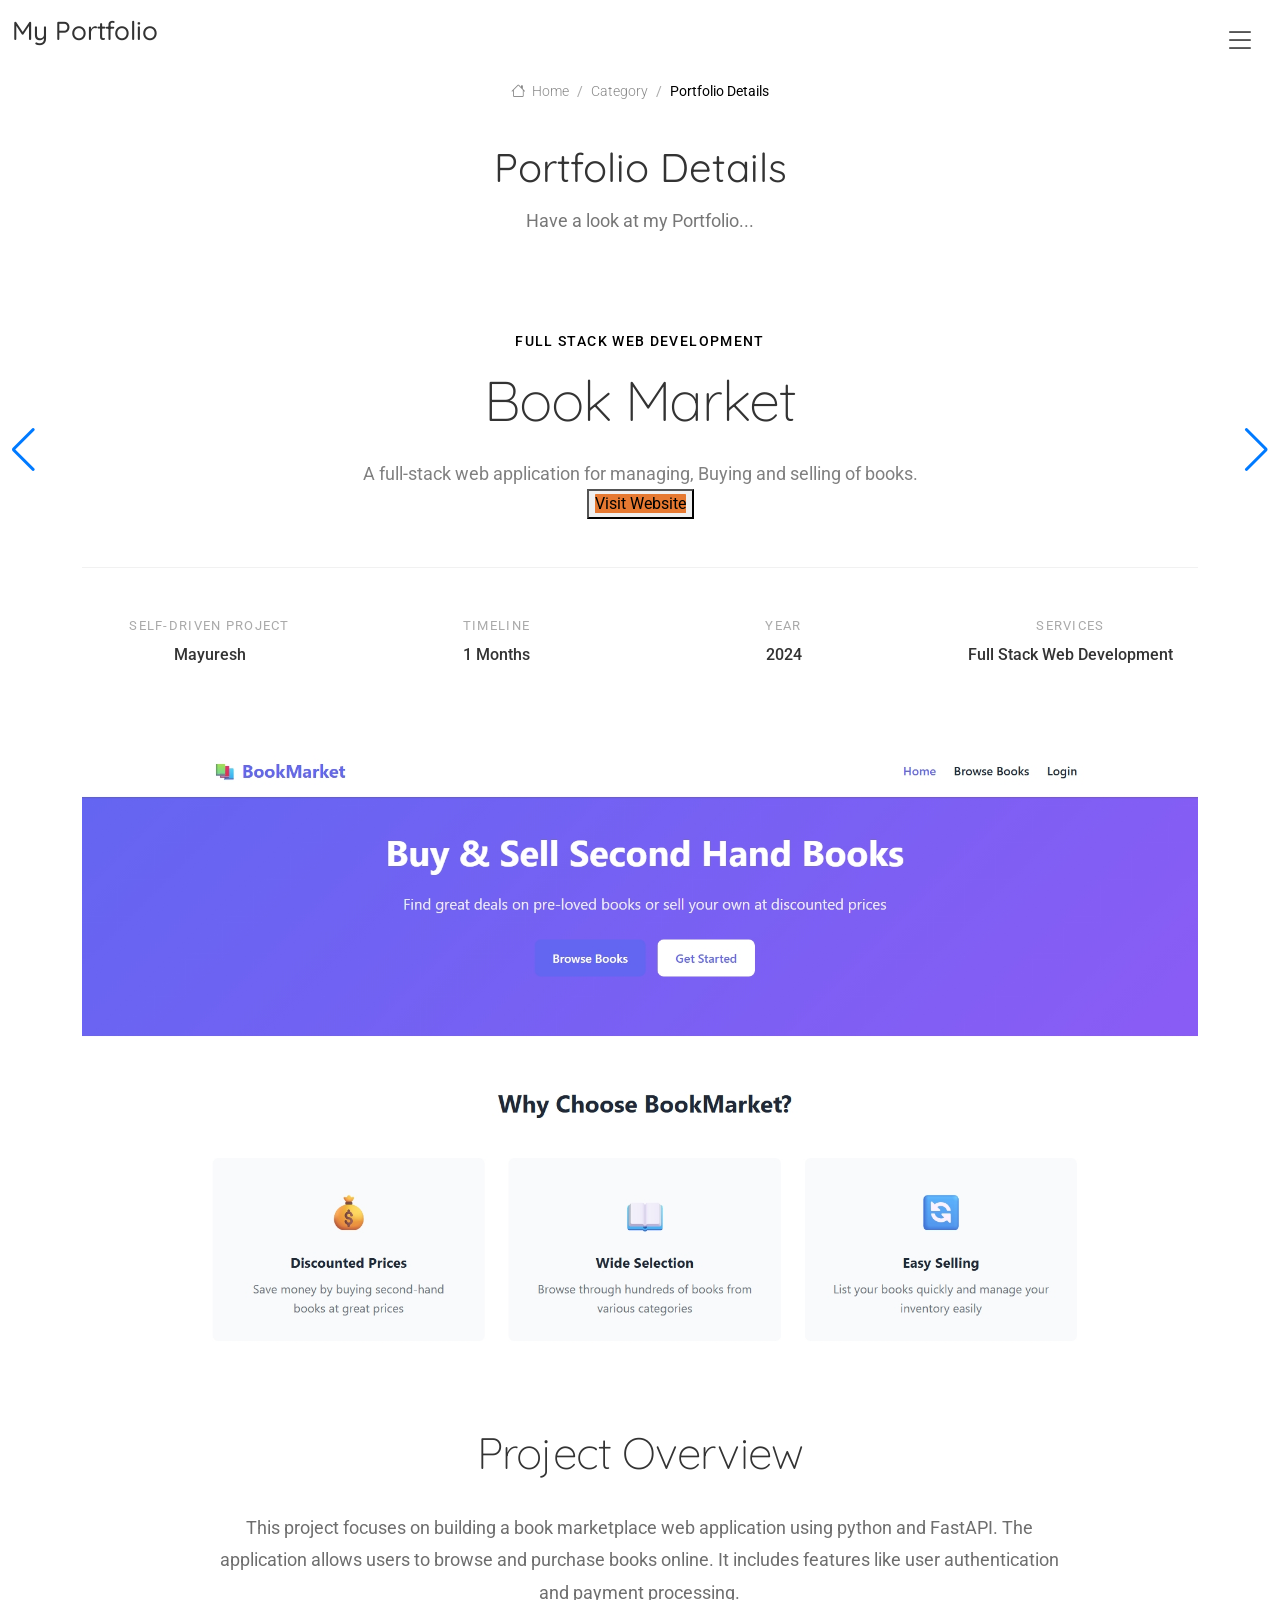
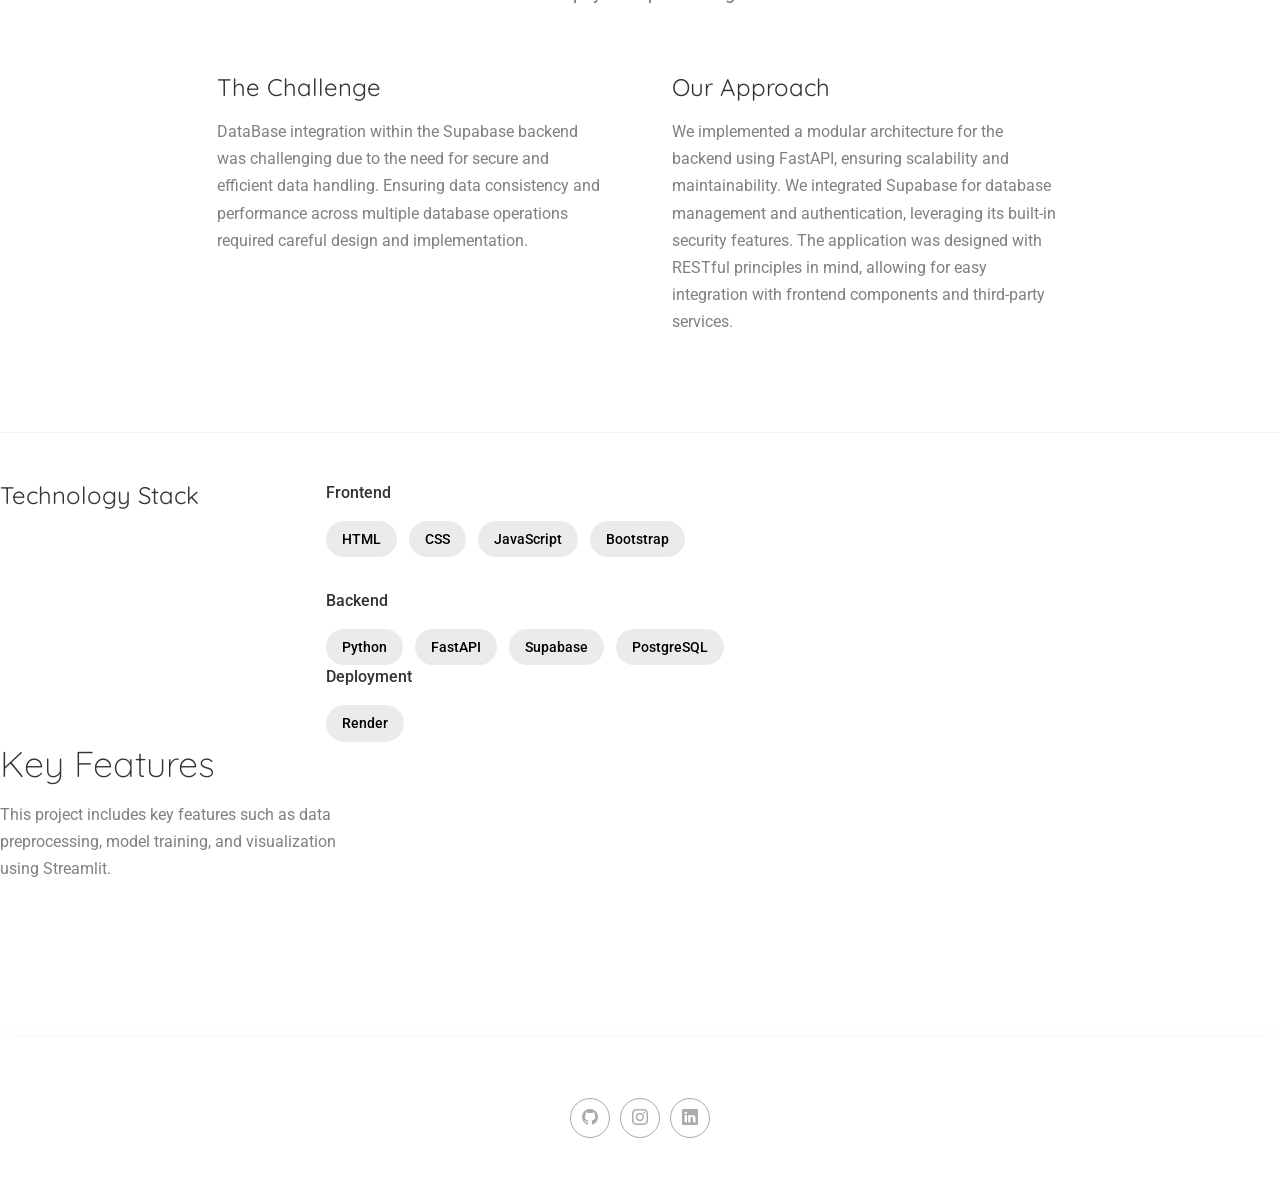
==== portfolio-bookmarket.html @ 57313a02 "initial commit" ====
<!DOCTYPE html>
<html lang="en">

<head>
  <meta charset="utf-8">
  <meta content="width=device-width, initial-scale=1.0" name="viewport">
  <title>Portfolio Details</title>
  <meta name="description" content="">
  <meta name="keywords" content="">

  <!-- Favicons -->
  <link href="assets/img/Zoro_fevicon.jpg" rel="icon">
  <link href="assets/img/zoro-jolly-roger-joaks.jpg" rel="apple-touch-icon">

  <!-- Fonts -->
  <link href="https://fonts.googleapis.com" rel="preconnect">
  <link href="https://fonts.gstatic.com" rel="preconnect" crossorigin>
  <link href="https://fonts.googleapis.com/css2?family=Roboto:ital,wght@0,100;0,300;0,400;0,500;0,700;0,900;1,100;1,300;1,400;1,500;1,700;1,900&family=Raleway:ital,wght@0,100;0,200;0,300;0,400;0,500;0,600;0,700;0,800;0,900;1,100;1,200;1,300;1,400;1,500;1,600;1,700;1,800;1,900&family=Quicksand:wght@300;400;500;600;700&display=swap" rel="stylesheet">

  <!-- Vendor CSS Files -->
  <link href="assets/vendor/bootstrap/css/bootstrap.min.css" rel="stylesheet">
  <link href="assets/vendor/bootstrap-icons/bootstrap-icons.css" rel="stylesheet">
  <link href="assets/vendor/aos/aos.css" rel="stylesheet">
  <link href="assets/vendor/glightbox/css/glightbox.min.css" rel="stylesheet">
  <link href="assets/vendor/swiper/swiper-bundle.min.css" rel="stylesheet">
  <!-- Main CSS File -->
  <link href="assets/css/main.css" rel="stylesheet">

</head>

<body class="portfolio-details-page">

  <header id="header" class="header d-flex align-items-center position-relative">
    <div class="container-fluid position-relative d-flex align-items-center justify-content-between">

      <a href="index.html" class="logo d-flex align-items-center">
        <!-- Uncomment the line below if you also wish to use an image logo -->
        <!-- <img src="assets/img/logo.webp" alt=""> -->
        <h1 class="sitename">My Portfolio</h1>
      </a>

      <nav id="navmenu" class="navmenu">
        <ul>
          <li><a href="#hero">Home</a></li>
          <li><a href="#about">About</a></li>
          <li><a href="#resume">Resume</a></li>
          <li><a href="#portfolio">Portfolio</a></li>
          <li><a href="#contact">Contact</a></li>
        </ul>
        <i class="mobile-nav-toggle d-xl-none bi bi-list"></i>
      </nav>

    </div>
  </header>

  <main class="main">

    <!-- Page Title -->
    <div class="page-title">
      <div class="breadcrumbs">
        <nav aria-label="breadcrumb">
          <ol class="breadcrumb">
            <li class="breadcrumb-item"><a href="#"><i class="bi bi-house"></i> Home</a></li>
            <li class="breadcrumb-item"><a href="#">Category</a></li>
            <li class="breadcrumb-item active current">Portfolio Details</li>
          </ol>
        </nav>
      </div>

      <div class="title-wrapper">
        <h1>Portfolio Details</h1>
        <p>Have a look at my Portfolio...</p>
      </div>
    </div><!-- End Page Title -->

    <!-- Portfolio Details Section -->
    <section id="portfolio-details" class="portfolio-details section">

      <div class="container" data-aos="fade-up" data-aos-delay="100">

        <div class="project-hero">
          <div class="hero-content" data-aos="fade-up">
            <div class="project-category">Full Stack Web Development</div>
            <h1 class="project-title">Book Market</h1>
            <p class="project-subtitle">A full-stack web application for managing, Buying and selling of books.</p>
            <button class="visit-website-btn"><a href="https://bookmarket-mayurroro.onrender.com/" style="border-radius: 1.5%; background-color: rgb(230, 121, 49);" target="_blank" rel="noopener">Visit Website</a></button>
          </div>

          <div class="project-meta-grid" data-aos="fade-up" data-aos-delay="200">
            <div class="meta-column">
              <div class="meta-label">Self-driven project</div>
              <div class="meta-value">Mayuresh</div>
            </div>
            <div class="meta-column">
              <div class="meta-label">Timeline</div>
              <div class="meta-value">1 Months</div>
            </div>
            <div class="meta-column">
              <div class="meta-label">Year</div>
              <div class="meta-value">2024</div>
            </div>
            <div class="meta-column">
              <div class="meta-label">Services</div>
              <div class="meta-value">Full Stack Web Development</div>
            </div>
          </div>
        </div>

        <div class="visual-showcase" data-aos="zoom-in" data-aos-delay="100">
          <div class="main-visual">
            <div class="portfolio-details-slider swiper init-swiper">
              <script type="application/json" class="swiper-config">
                {
                  "loop": true,
                  "speed": 600,
                  "autoplay": {
                    "delay": 4000
                  },
                  "effect": "creative",
                  "creativeEffect": {
                    "prev": {
                      "shadow": false,
                      "translate": ["-120%", 0, -500]
                    },
                    "next": {
                      "shadow": false,
                      "translate": ["120%", 0, -500]
                    }
                  },
                  "slidesPerView": 1,
                  "navigation": {
                    "nextEl": ".swiper-button-next",
                    "prevEl": ".swiper-button-prev"
                  }
                }
              </script>
              <div class="swiper-wrapper">
                <div class="swiper-slide">
                  <img src="assets/img/portfolio/bookmarket-mayurroro.onrender.com1.jpeg" alt="Project showcase" class="img-fluid" loading="lazy">
                </div>
                <div class="swiper-slide">
                  <img src="assets/img/portfolio/bookmarket-mayurroro.onrender.com2.jpeg" alt="Project showcase" class="img-fluid" loading="lazy">
                </div>
                <div class="swiper-slide">
                  <img src="assets/img/portfolio/bookmarket-mayurroro.onrender.com3.jpeg" alt="Project showcase" class="img-fluid" loading="lazy">
                </div>
                <div class="swiper-slide">
                  <img src="assets/img/portfolio/bookmarket-mayurroro.onrender.com4.jpeg" alt="Project showcase" class="img-fluid" loading="lazy">
                </div>
                <div class="swiper-slide">
                  <img src="assets/img/portfolio/bookmarket-mayurroro.onrender.com5.jpeg" alt="Project showcase" class="img-fluid" loading="lazy">
                </div>
              </div>
              </div>
              </div>
              </div>
              <div class="swiper-button-next"></div>
              <div class="swiper-button-prev"></div>
            </div>
          </div>
        </div>

        <div class="content-section">
          <div class="row">
            <div class="col-lg-8 offset-lg-2">
              <div class="project-overview" data-aos="fade-up">
                <h2>Project Overview</h2>
                <p class="overview-text">This project focuses on building a book marketplace web application using python and FastAPI. The application allows users to browse and purchase books online. It includes features like user authentication and payment processing.</p>

                <div class="challenge-solution">
                  <div class="challenge-block" data-aos="fade-up" data-aos-delay="100">
                    <h3>The Challenge</h3>
                    <p>DataBase integration within the Supabase backend was challenging due to the need for secure and efficient data handling. Ensuring data consistency and performance across multiple database operations required careful design and implementation.</p>
                  </div>

                  <div class="solution-block" data-aos="fade-up" data-aos-delay="200">
                    <h3>Our Approach</h3>
                    <p>We implemented a modular architecture for the backend using FastAPI, ensuring scalability and maintainability. We integrated Supabase for database management and authentication, leveraging its built-in security features. The application was designed with RESTful principles in mind, allowing for easy integration with frontend components and third-party services.</p>
                  </div>
                </div>
              </div>
            </div>
          </div>
        </div>

        <div class="technology-stack" data-aos="fade-up" data-aos-delay="100">
          <div class="row">
            <div class="col-lg-3">
              <h3>Technology Stack</h3>
            </div>
            <div class="col-lg-9">
              <div class="tech-categories">
                <div class="tech-category" data-aos="fade-up" data-aos-delay="150">
                  <div class="category-title">Frontend</div>
                  <div class="tech-list">
                    <span class="tech-item">HTML</span>
                    <span class="tech-item">CSS</span>
                    <span class="tech-item">JavaScript</span>
                    <span class="tech-item">Bootstrap</span>
                  </div>
                </div>
                <div class="tech-category" data-aos="fade-up" data-aos-delay="150">
                  <div class="category-title">Backend</div>
                  <div class="tech-list">
                    <span class="tech-item">Python</span>
                    <span class="tech-item">FastAPI</span>
                    <span class="tech-item">Supabase</span>
                    <span class="tech-item">PostgreSQL</span>
                  </div>
                  <div class="tech-category" data-aos="fade-up" data-aos-delay="150">
                  <div class="category-title">Deployment</div>
                  <div class="tech-list">
                    <span class="tech-item">Render</span>
                  </div>
                </div>
              </div>
            </div>
          </div>
        </div>

        <div class="key-features-section" data-aos="fade-up" data-aos-delay="100">
          <div class="row">
            <div class="col-lg-4">
              <div class="features-intro">
                <h3>Key Features</h3>
                <p>This project includes key features such as data preprocessing, model training, and visualization using Streamlit.</p>
              </div>
            </div>
          </div>
        </div>

      </div>

    </section><!-- /Portfolio Details Section -->
  </main>

  <footer id="footer" class="footer">

    <div class="container">
      <div class="social-links d-flex justify-content-center">
        <a href="https://github.com/Mayurroro/Mayurroro"><i class="bi bi-github"></i></a>
        <a href="https://www.instagram.com/mayuresh348/"><i class="bi bi-instagram"></i></a>
        <a href="https://www.linkedin.com/in/mayuresh-thorve-762656309"><i class="bi bi-linkedin"></i></a>
      </div>
    </div>

  </footer>

  <!-- Scroll Top -->
  <a href="#" id="scroll-top" class="scroll-top d-flex align-items-center justify-content-center"><i class="bi bi-arrow-up-short"></i></a>

  <!-- Preloader -->
  <div id="preloader">
    <div></div>
    <div></div>
    <div></div>
    <div></div>
  </div>

  <!-- Vendor JS Files -->
  <script src="assets/vendor/bootstrap/js/bootstrap.bundle.min.js"></script>
  <script src="assets/vendor/php-email-form/validate.js"></script>
  <script src="assets/vendor/aos/aos.js"></script>
  <script src="assets/vendor/typed.js/typed.umd.js"></script>
  <script src="assets/vendor/waypoints/noframework.waypoints.js"></script>
  <script src="assets/vendor/imagesloaded/imagesloaded.pkgd.min.js"></script>
  <script src="assets/vendor/isotope-layout/isotope.pkgd.min.js"></script>
  <script src="assets/vendor/glightbox/js/glightbox.min.js"></script>
  <script src="assets/vendor/swiper/swiper-bundle.min.js"></script>

  <!-- Main JS File -->
  <script src="assets/js/main.js"></script>

</body>

</html>
---- assets/css/main.css ----
/**
* Template Name: MinimalFolio
* Template URL: https://bootstrapmade.com/minimalfolio-bootstrap-portfolio-template/
* Updated: Aug 05 2025 with Bootstrap v5.3.7
* Author: BootstrapMade.com
* License: https://bootstrapmade.com/license/
*/

/*--------------------------------------------------------------
# Font & Color Variables
# Help: https://bootstrapmade.com/color-system/
--------------------------------------------------------------*/
/* Fonts */
:root {
  --default-font: "Roboto",  system-ui, -apple-system, "Segoe UI", Roboto, "Helvetica Neue", Arial, "Noto Sans", "Liberation Sans", sans-serif, "Apple Color Emoji", "Segoe UI Emoji", "Segoe UI Symbol", "Noto Color Emoji";
  --heading-font: "Quicksand",  sans-serif;
  --nav-font: "Raleway",  sans-serif;
}

/* Global Colors - The following color variables are used throughout the website. Updating them here will change the color scheme of the entire website */
:root { 
  --background-color: #ffffff; /* Background color for the entire website, including individual sections */
  --default-color: #555555; /* Default color used for the majority of the text content across the entire website */
  --heading-color: #333333; /* Color for headings, subheadings and title throughout the website */
  --accent-color: #000000; /* Accent color that represents your brand on the website. It's used for buttons, links, and other elements that need to stand out */
  --surface-color: #ffffff; /* The surface color is used as a background of boxed elements within sections, such as cards, icon boxes, or other elements that require a visual separation from the global background. */
  --contrast-color: #ffffff; /* Contrast color for text, ensuring readability against backgrounds of accent, heading, or default colors. */
}

/* Nav Menu Colors - The following color variables are used specifically for the navigation menu. They are separate from the global colors to allow for more customization options */
:root {
  --nav-color: #555555;  /* The default color of the main navmenu links */
  --nav-hover-color: #000000; /* Applied to main navmenu links when they are hovered over or active */
  --nav-mobile-background-color: #fafafa; /* Used as the background color for mobile navigation menu */
  --nav-dropdown-background-color: #ffffff; /* Used as the background color for dropdown items that appear when hovering over primary navigation items */
  --nav-dropdown-color: #8f8f8f; /* Used for navigation links of the dropdown items in the navigation menu. */
  --nav-dropdown-hover-color: #000000; /* Similar to --nav-hover-color, this color is applied to dropdown navigation links when they are hovered over. */
}

/* Color Presets - These classes override global colors when applied to any section or element, providing reuse of the sam color scheme. */

.light-background {
  --background-color: #fafafa;
  --surface-color: #ffffff;
}

.dark-background {
  --background-color: #060606;
  --default-color: #ffffff;
  --heading-color: #ffffff;
  --surface-color: #252525;
  --contrast-color: #ffffff;
}

/* Smooth scroll */
:root {
  scroll-behavior: smooth;
}

/*--------------------------------------------------------------
# General Styling & Shared Classes
--------------------------------------------------------------*/
body {
  color: var(--default-color);
  background-color: var(--background-color);
  font-family: var(--default-font);
}

a {
  color: var(--accent-color);
  text-decoration: none;
  transition: 0.3s;
}

a:hover {
  color: color-mix(in srgb, var(--accent-color), transparent 25%);
  text-decoration: none;
}

h1,
h2,
h3,
h4,
h5,
h6 {
  color: var(--heading-color);
  font-family: var(--heading-font);
}

/* PHP Email Form Messages
------------------------------*/
.php-email-form .error-message {
  display: none;
  background: #df1529;
  color: #ffffff;
  text-align: left;
  padding: 15px;
  margin-bottom: 24px;
  font-weight: 600;
}

.php-email-form .sent-message {
  display: none;
  color: #ffffff;
  background: #059652;
  text-align: center;
  padding: 15px;
  margin-bottom: 24px;
  font-weight: 600;
}

.php-email-form .loading {
  display: none;
  background: var(--surface-color);
  text-align: center;
  padding: 15px;
  margin-bottom: 24px;
}

.php-email-form .loading:before {
  content: "";
  display: inline-block;
  border-radius: 50%;
  width: 24px;
  height: 24px;
  margin: 0 10px -6px 0;
  border: 3px solid var(--accent-color);
  border-top-color: var(--surface-color);
  animation: php-email-form-loading 1s linear infinite;
}

@keyframes php-email-form-loading {
  0% {
    transform: rotate(0deg);
  }

  100% {
    transform: rotate(360deg);
  }
}

/*--------------------------------------------------------------
# Global Header
--------------------------------------------------------------*/
.header {
  --background-color: rgba(255, 255, 255, 0);
  color: var(--default-color);
  background-color: var(--background-color);
  padding: 15px 0;
  transition: all 0.5s;
  z-index: 997;
}

.header .logo {
  line-height: 1;
}

.header .logo img {
  max-height: 32px;
  margin-right: 8px;
}

.header .logo h1 {
  font-size: 26px;
  margin: 0;
  font-weight: 500;
  color: var(--heading-color);
}

/*--------------------------------------------------------------
# Navigation Menu
--------------------------------------------------------------*/
/* Navmenu */
.mobile-nav-toggle {
  background-color: var(--background-color);
  padding: 4px;
  color: var(--nav-color);
  position: fixed;
  top: 20px;
  right: 20px;
  font-size: 32px;
  line-height: 0;
  cursor: pointer;
  display: block !important;
  z-index: 998;
  transition: 0.3s;
}

.mobile-nav-toggle:hover {
  color: var(--nav-hover-color);
}

.navmenu {
  position: fixed;
  top: 0;
  bottom: 0;
  right: -300px;
  z-index: 997;
  transition: 0.3s;
  width: 300px;
  overflow: hidden;
}

.navmenu ul {
  display: block;
  list-style: none;
  padding: 10px 0;
  margin: 0;
  overflow-y: auto;
  transition: 0.3s;
  z-index: 998;
}

.navmenu a,
.navmenu a:focus {
  color: var(--nav-dropdown-color);
  padding: 10px 20px;
  font-family: var(--nav-font);
  font-size: 15px;
  font-weight: 400;
  display: flex;
  align-items: center;
  justify-content: space-between;
  white-space: nowrap;
  transition: 0.3s;
}

.navmenu a i,
.navmenu a:focus i {
  font-size: 12px;
  line-height: 0;
  margin-left: 5px;
  width: 30px;
  height: 30px;
  display: flex;
  align-items: center;
  justify-content: center;
  border-radius: 50%;
  transition: 0.3s;
  background-color: color-mix(in srgb, var(--accent-color), transparent 90%);
}

.navmenu a i:hover,
.navmenu a:focus i:hover {
  background-color: var(--accent-color);
  color: var(--contrast-color);
}

.navmenu a:hover,
.navmenu .active,
.navmenu .active:focus {
  color: var(--nav-dropdown-hover-color);
}

.navmenu .active i,
.navmenu .active:focus i {
  background-color: var(--accent-color);
  color: var(--contrast-color);
  transform: rotate(180deg);
}

.navmenu .dropdown ul {
  position: static;
  display: none;
  z-index: 99;
  padding: 10px 0;
  margin: 10px 20px;
  box-shadow: none;
  transition: all 0.5s ease-in-out;
}

.navmenu .dropdown>.dropdown-active {
  display: block;
  background-color: var(--nav-dropdown-background-color);
  border: 1px solid color-mix(in srgb, var(--nav-dropdown-color), transparent 90%);
}

.mobile-nav-active {
  overflow: hidden;
}

.mobile-nav-active .mobile-nav-toggle {
  right: 310px;
  font-size: 36px;
}

.mobile-nav-active .navmenu {
  position: fixed;
  overflow: hidden;
  top: 0;
  bottom: 0;
  right: 0;
  background-color: var(--nav-mobile-background-color);
  transition: 0.3s;
}

/*--------------------------------------------------------------
# Global Footer
--------------------------------------------------------------*/
.footer {
  color: var(--default-color);
  background-color: var(--background-color);
  font-size: 14px;
  padding: 40px 0;
  position: relative;
  box-shadow: 0 5px 25px rgba(0, 0, 0, 0.05);
}

.footer .copyright p {
  margin-bottom: 0;
}

.footer .social-links {
  margin-top: 20px;
}

.footer .social-links a {
  display: flex;
  align-items: center;
  justify-content: center;
  width: 40px;
  height: 40px;
  border-radius: 50%;
  border: 1px solid color-mix(in srgb, var(--default-color), transparent 50%);
  font-size: 16px;
  color: color-mix(in srgb, var(--default-color), transparent 50%);
  margin: 0 5px;
  transition: 0.3s;
}

.footer .social-links a:hover {
  color: var(--accent-color);
  border-color: var(--accent-color);
}

.footer .credits {
  margin-top: 10px;
  font-size: 13px;
  text-align: center;
}

/*--------------------------------------------------------------
# Preloader
--------------------------------------------------------------*/
#preloader {
  position: fixed;
  inset: 0;
  z-index: 9999;
  overflow: hidden;
  background-color: var(--background-color);
  transition: all 0.6s ease-out;
  width: 100%;
  height: 100vh;
  display: flex;
  align-items: center;
  justify-content: center;
}

#preloader div {
  width: 13px;
  height: 13px;
  background-color: var(--accent-color);
  border-radius: 50%;
  animation-timing-function: cubic-bezier(0, 1, 1, 0);
  position: absolute;
  left: 50%;
}

#preloader div:nth-child(1) {
  left: calc(50% + 8px);
  animation: animate-preloader-1 0.6s infinite;
}

#preloader div:nth-child(2) {
  left: calc(50% + 8px);
  animation: animate-preloader-2 0.6s infinite;
}

#preloader div:nth-child(3) {
  left: calc(50% + 32px);
  animation: animate-preloader-2 0.6s infinite;
}

#preloader div:nth-child(4) {
  left: calc(50% + 56px);
  animation: animate-preloader-3 0.6s infinite;
}

@keyframes animate-preloader-1 {
  0% {
    transform: scale(0);
  }

  100% {
    transform: scale(1);
  }
}

@keyframes animate-preloader-3 {
  0% {
    transform: scale(1);
  }

  100% {
    transform: scale(0);
  }
}

@keyframes animate-preloader-2 {
  0% {
    transform: translate(0, 0);
  }

  100% {
    transform: translate(24px, 0);
  }
}

/*--------------------------------------------------------------
# Scroll Top Button
--------------------------------------------------------------*/
.scroll-top {
  position: fixed;
  visibility: hidden;
  opacity: 0;
  right: 15px;
  bottom: 15px;
  z-index: 99999;
  background-color: var(--accent-color);
  width: 40px;
  height: 40px;
  border-radius: 4px;
  transition: all 0.4s;
}

.scroll-top i {
  font-size: 24px;
  color: var(--contrast-color);
  line-height: 0;
}

.scroll-top:hover {
  background-color: color-mix(in srgb, var(--accent-color), transparent 20%);
  color: var(--contrast-color);
}

.scroll-top.active {
  visibility: visible;
  opacity: 1;
}

/*--------------------------------------------------------------
# Disable aos animation delay on mobile devices
--------------------------------------------------------------*/
@media screen and (max-width: 768px) {
  [data-aos-delay] {
    transition-delay: 0 !important;
  }
}

/*--------------------------------------------------------------
# Global Page Titles & Breadcrumbs
--------------------------------------------------------------*/
.page-title {
  text-align: center;
  padding: 20px 0;
}

.page-title .breadcrumbs {
  margin-bottom: 1.5rem;
}

.page-title .breadcrumbs .breadcrumb {
  justify-content: center;
  margin: 0;
  padding: 0;
  background: none;
}

.page-title .breadcrumbs .breadcrumb .breadcrumb-item {
  font-size: 0.9rem;
  color: color-mix(in srgb, var(--default-color), transparent 30%);
}

.page-title .breadcrumbs .breadcrumb .breadcrumb-item.active {
  color: var(--accent-color);
}

.page-title .breadcrumbs .breadcrumb .breadcrumb-item a {
  color: inherit;
  text-decoration: none;
  transition: color 0.3s ease;
  font-weight: 300;
}

.page-title .breadcrumbs .breadcrumb .breadcrumb-item a:hover {
  color: var(--accent-color);
}

.page-title .breadcrumbs .breadcrumb .breadcrumb-item a i {
  font-size: 0.9rem;
  margin-right: 0.2rem;
}

.page-title .breadcrumbs .breadcrumb .breadcrumb-item+.breadcrumb-item::before {
  color: color-mix(in srgb, var(--default-color), transparent 50%);
}

.page-title .title-wrapper {
  max-width: 800px;
  margin: 0 auto;
  padding: 1rem 0;
}

.page-title .title-wrapper h1 {
  font-size: 2.5rem;
  margin-bottom: 1rem;
  font-weight: 400;
  color: var(--heading-color);
}

.page-title .title-wrapper p {
  font-size: 1.1rem;
  color: color-mix(in srgb, var(--default-color), transparent 20%);
  margin: 0;
  line-height: 1.6;
}

@media (max-width: 768px) {
  .page-title .title-wrapper h1 {
    font-size: 2rem;
  }

  .page-title .title-wrapper p {
    font-size: 1rem;
  }
}

@media (max-width: 576px) {
  .page-title .title-wrapper h1 {
    font-size: 1.75rem;
  }
}

/*--------------------------------------------------------------
# Global Sections
--------------------------------------------------------------*/
section,
.section {
  color: var(--default-color);
  background-color: var(--background-color);
  padding: 60px 0;
  overflow: clip;
}

/*--------------------------------------------------------------
# Global Section Titles
--------------------------------------------------------------*/
.section-title {
  text-align: center;
  padding-bottom: 60px;
  position: relative;
}

.section-title h2 {
  font-size: 32px;
  font-weight: 400;
  margin-bottom: 15px;
}

.section-title p {
  margin-bottom: 0;
  font-size: 14px;
  font-weight: 300;
}

/*--------------------------------------------------------------
# Hero Section
--------------------------------------------------------------*/
.hero {
  padding-top: 60px;
  min-height: 100vh;
  display: flex;
  align-items: center;
  padding-bottom: 120px;
  /* Typographic system for hero */
  /* CTAs */
  /* Meta row */
  /* Portrait block */
  /* Gentle section visual calm */
  /* Spacing rhythm */
  /* Subtle parallax simulation for large screens */
  /* Responsive refinements */
}

.hero .intro .eyebrow .dot {
  width: 8px;
  height: 8px;
  border-radius: 50%;
  background: var(--accent-color);
  flex: 0 0 auto;
}

.hero .intro .eyebrow .text {
  font-family: var(--nav-font);
  font-size: 14px;
  letter-spacing: 0.12em;
  text-transform: uppercase;
  color: color-mix(in srgb, var(--default-color), transparent 30%);
}

.hero .intro .display-heading {
  font-family: var(--heading-font);
  font-weight: 300;
  font-size: clamp(36px, 5vw, 56px);
  line-height: 1.15;
  letter-spacing: -0.02em;
  margin-bottom: 10px;
}

.hero .intro .lead {
  font-size: 18px;
  line-height: 1.8;
  color: color-mix(in srgb, var(--default-color), transparent 10%);
  max-width: 58ch;
}

.hero .btn-ghost {
  --_border: color-mix(in srgb, var(--default-color), transparent 80%);
  --_hover: color-mix(in srgb, var(--accent-color), transparent 85%);
  border: 1px solid var(--_border);
  color: var(--default-color);
  background-color: var(--surface-color);
  padding: 10px 18px;
  border-radius: 8px;
  transition: all 0.3s ease-in-out;
}

.hero .btn-ghost:hover,
.hero .btn-ghost:focus {
  border-color: var(--accent-color);
  color: var(--accent-color);
  box-shadow: 0 6px 20px color-mix(in srgb, var(--accent-color), transparent 90%);
  outline: none;
}

.hero .btn-ghost:active {
  transform: translateY(1px);
}

.hero .link-underline {
  position: relative;
  color: var(--accent-color);
  font-weight: 400;
  padding-bottom: 2px;
  transition: color 0.3s ease-in-out;
}

.hero .link-underline:after {
  content: "";
  position: absolute;
  left: 0;
  bottom: -2px;
  width: 100%;
  height: 1px;
  background: color-mix(in srgb, var(--accent-color), transparent 40%);
  transform: scaleX(0.6);
  transform-origin: left;
  transition: transform 0.3s ease-in-out, background 0.3s ease-in-out;
}

.hero .link-underline:hover,
.hero .link-underline:focus {
  color: color-mix(in srgb, var(--accent-color), transparent 10%);
  outline: none;
  border-radius: 4px;
}

.hero .link-underline:hover:after,
.hero .link-underline:focus:after {
  transform: scaleX(1);
  background: var(--accent-color);
}

.hero .meta .meta-item {
  color: color-mix(in srgb, var(--default-color), transparent 20%);
}

.hero .meta .meta-item i {
  color: var(--accent-color);
}

.hero .portrait-wrap .portrait-img {
  width: 100%;
  height: auto;
  border-radius: 10px;
  display: block;
  box-shadow: 0 20px 60px color-mix(in srgb, var(--default-color), transparent 90%);
  transform: translateZ(0);
  transition: transform 0.4s ease-in-out, box-shadow 0.4s ease-in-out;
}

.hero .portrait-wrap:hover .portrait-img {
  transform: scale(1.015);
  box-shadow: 0 28px 80px color-mix(in srgb, var(--accent-color), transparent 90%);
}

.hero .portrait-wrap .badge.note {
  position: absolute;
  right: 12px;
  bottom: 12px;
  display: inline-flex;
  align-items: center;
  gap: 8px;
  padding: 8px 12px;
  border-radius: 999px;
  background: color-mix(in srgb, var(--accent-color), var(--surface-color) 85%);
  color: var(--default-color);
  font-size: 13px;
  backdrop-filter: blur(6px);
  box-shadow: 0 10px 30px color-mix(in srgb, var(--accent-color), transparent 88%);
}

.hero .portrait-wrap .badge.note i {
  color: var(--accent-color);
}

section .hero {
  background: var(--background-color);
}

.hero .cta-group {
  gap: 16px;
}

@media (min-width: 992px) {
  .hero .portrait-wrap {
    will-change: transform;
  }
}

@media (max-width: 992px) {
  .hero .intro .lead {
    font-size: 17px;
  }

  .hero .portrait-wrap .badge.note {
    transform: scale(0.95);
  }
}

@media (max-width: 576px) {
  .hero .intro .display-heading {
    font-size: 34px;
  }

  .hero .cta-group {
    flex-direction: column;
    align-items: flex-start;
  }
}

/*--------------------------------------------------------------
# About Section
--------------------------------------------------------------*/
.about {
  /* Layout rhythm */
  --maxw: 1200px;
  --space-1: 16px;
  --space-2: 24px;
  --space-3: 40px;
  --space-4: 64px;
  --radius-s: 6px;
  --shadow-soft: 0 10px 30px color-mix(in srgb, var(--default-color), transparent 92%);
}

.about .container {
  max-width: var(--maxw);
}

.about .intro-wrap {
  margin-bottom: var(--space-4);
}

.about .intro-content .eyebrow {
  display: inline-block;
  letter-spacing: 0.12em;
  text-transform: uppercase;
  font-size: 12px;
  color: color-mix(in srgb, var(--default-color), transparent 40%);
  margin-bottom: var(--space-1);
}

.about .intro-content .headline {
  font-family: var(--heading-font);
  font-weight: 300;
  line-height: 1.2;
  font-size: clamp(28px, 4vw, 44px);
  margin: 0 0 var(--space-2) 0;
}

.about .intro-content .lead {
  font-size: 18px;
  line-height: 1.8;
  color: color-mix(in srgb, var(--default-color), transparent 10%);
  margin-bottom: var(--space-2);
}

.about .intro-content p {
  line-height: 1.8;
  margin-bottom: var(--space-2);
  color: color-mix(in srgb, var(--default-color), transparent 5%);
}

.about .intro-content .cta-group {
  display: flex;
  gap: var(--space-2);
  align-items: center;
  margin-top: var(--space-2);
}

.about .intro-content .cta-group .btn-ghost {
  display: inline-flex;
  align-items: center;
  gap: 8px;
  padding: 12px 18px;
  border-radius: var(--radius-s);
  color: var(--accent-color);
  background: color-mix(in srgb, var(--accent-color), transparent 92%);
  border: 1px solid color-mix(in srgb, var(--accent-color), transparent 70%);
  transition: 0.3s ease-in-out;
}

.about .intro-content .cta-group .btn-ghost:hover,
.about .intro-content .cta-group .btn-ghost:focus {
  color: var(--contrast-color);
  background: var(--accent-color);
  border-color: var(--accent-color);
  outline: none;
  box-shadow: 0 0 0 3px color-mix(in srgb, var(--accent-color), transparent 70%);
}

.about .intro-content .cta-group .link-underline {
  display: inline-flex;
  align-items: center;
  gap: 8px;
  position: relative;
  color: var(--accent-color);
  padding-bottom: 4px;
  transition: 0.3s ease-in-out;
}

.about .intro-content .cta-group .link-underline::after {
  content: "";
  position: absolute;
  left: 0;
  right: 0;
  bottom: 0;
  height: 1px;
  background: color-mix(in srgb, var(--accent-color), transparent 40%);
  transform: scaleX(0.4);
  transform-origin: left;
  transition: 0.3s ease-in-out;
}

.about .intro-content .cta-group .link-underline:hover,
.about .intro-content .cta-group .link-underline:focus {
  color: color-mix(in srgb, var(--accent-color), transparent 10%);
  outline: none;
}

.about .intro-content .cta-group .link-underline:hover::after,
.about .intro-content .cta-group .link-underline:focus::after {
  transform: scaleX(1);
}

.about .profile-figure {
  margin: 0;
}

.about .profile-figure .profile-photo {
  width: 88%;
  max-width: 440px;
  border-radius: 18px;
  box-shadow: var(--shadow-soft);
  transform: translateY(0);
  transition: transform 0.3s ease-in-out;
}

.about .profile-figure .profile-caption {
  margin-top: var(--space-2);
  display: flex;
  align-items: center;
  gap: var(--space-2);
}

.about .profile-figure .profile-caption .signature {
  max-width: 160px;
  filter: grayscale(100%);
  opacity: 0.85;
}

.about .profile-figure .profile-caption .meta {
  font-size: 14px;
  color: color-mix(in srgb, var(--default-color), transparent 20%);
}

.about .profile-figure .profile-caption .meta .funfact {
  font-size: 13px;
  margin-top: 4px;
  color: color-mix(in srgb, var(--default-color), transparent 35%);
}

.about .profile-figure:hover .profile-photo {
  transform: translateY(-4px);
}

.about .skills-wrap {
  margin-top: var(--space-4);
  margin-bottom: var(--space-4);
}

.about .skills-wrap .skill-item {
  padding: var(--space-2);
  border-radius: var(--radius-s);
  transition: 0.3s ease-in-out;
  background: color-mix(in srgb, var(--surface-color), var(--accent-color) 2%);
  border: 1px solid color-mix(in srgb, var(--default-color), transparent 88%);
  height: 100%;
}

.about .skills-wrap .skill-item i {
  font-size: 24px;
  color: var(--accent-color);
  margin-bottom: var(--space-1);
  display: inline-block;
}

.about .skills-wrap .skill-item h3 {
  font-size: 16px;
  margin-bottom: 6px;
  font-weight: 500;
}

.about .skills-wrap .skill-item p {
  margin: 0;
  font-size: 14px;
  color: color-mix(in srgb, var(--default-color), transparent 25%);
}

.about .skills-wrap .skill-item:hover {
  transform: translateY(-3px);
  border-color: color-mix(in srgb, var(--accent-color), transparent 60%);
  box-shadow: var(--shadow-soft);
}

.about .journey-wrap {
  margin-bottom: var(--space-4);
}

.about .journey-wrap .timeline-item {
  position: relative;
  padding-left: 26px;
}

.about .journey-wrap .timeline-item time {
  display: inline-block;
  font-size: 12px;
  letter-spacing: 0.08em;
  text-transform: uppercase;
  color: color-mix(in srgb, var(--default-color), transparent 45%);
  margin-bottom: 6px;
}

.about .journey-wrap .timeline-item h4 {
  font-size: 18px;
  font-weight: 400;
  margin: 0 0 6px;
}

.about .journey-wrap .timeline-item p {
  font-size: 14px;
  color: color-mix(in srgb, var(--default-color), transparent 25%);
  margin: 0;
}

.about .journey-wrap .timeline-item .dot {
  position: absolute;
  left: 0;
  top: 4px;
  width: 10px;
  height: 10px;
  border-radius: 50%;
  background: var(--accent-color);
  box-shadow: 0 0 0 6px color-mix(in srgb, var(--accent-color), transparent 80%);
}

.about .personal-quote {
  margin: var(--space-3) 0 var(--space-4);
  padding: var(--space-2) 0;
  text-align: center;
}

.about .personal-quote p {
  font-family: var(--heading-font);
  font-weight: 300;
  font-size: clamp(20px, 3vw, 28px);
  line-height: 1.5;
  color: color-mix(in srgb, var(--default-color), transparent 5%);
  margin: 0 auto;
  max-width: 800px;
}

.about .facts-wrap .fact-pill {
  display: flex;
  align-items: center;
  justify-content: center;
  gap: 10px;
  padding: 10px 14px;
  border-radius: 999px;
  border: 1px solid color-mix(in srgb, var(--default-color), transparent 85%);
  background: var(--surface-color);
  color: color-mix(in srgb, var(--default-color), transparent 10%);
  transition: 0.3s ease-in-out;
}

.about .facts-wrap .fact-pill i {
  color: var(--accent-color);
}

.about .facts-wrap .fact-pill span {
  font-size: 14px;
}

.about .facts-wrap .fact-pill:hover {
  transform: translateY(-2px);
  border-color: color-mix(in srgb, var(--accent-color), transparent 60%);
  box-shadow: var(--shadow-soft);
}

.about .facts-wrap .fact-pill:focus-within {
  box-shadow: 0 0 0 3px color-mix(in srgb, var(--accent-color), transparent 70%);
}

@media (max-width: 992px) {
  .about .profile-figure {
    text-align: center !important;
  }

  .about .profile-figure .profile-photo {
    width: 72%;
  }

  .about .intro-content .cta-group {
    flex-wrap: wrap;
  }
}

@media (max-width: 576px) {
  .about .profile-figure .profile-photo {
    width: 100%;
  }

  .about .skills-wrap {
    margin-top: var(--space-3);
  }
}

/*--------------------------------------------------------------
# Skills Section
--------------------------------------------------------------*/
.skills {
  padding-top: 60px;
  padding-bottom: 60px;
  /* Design tokens for this section */
  --radius: 8px;
  --muted: color-mix(in srgb, var(--default-color), transparent 65%);
  --soft-border: color-mix(in srgb, var(--default-color), transparent 85%);
  --soft-shadow: 0 8px 24px color-mix(in srgb, var(--default-color), transparent 94%);
  --accent-soft: color-mix(in srgb, var(--accent-color), var(--background-color) 85%);
  /* Focus styles for accessibility */
  /* Subtle divider behavior via spacing rhythm */
  /* Swiper compatibility snippet (kept global for any future slider inside) */
  /* Responsive tweaks */
}

.skills .skill-block {
  padding: 22px 6px 6px 6px;
  border-radius: var(--radius);
  transition: transform 0.3s ease-in-out, box-shadow 0.3s ease-in-out;
  position: relative;
}

.skills .skill-block:hover {
  transform: translateY(-2px);
}

.skills .skill-block header .skill-title {
  font-size: 18px;
  font-weight: 400;
  margin: 0;
}

.skills .skill-block header .skill-badge {
  font-size: 12px;
  padding: 4px 10px;
  border-radius: 999px;
  color: var(--accent-color);
  background: color-mix(in srgb, var(--accent-color), transparent 92%);
  border: 1px solid color-mix(in srgb, var(--accent-color), transparent 80%);
}

.skills .skill-block .skill-desc {
  color: var(--muted);
  font-size: 15px;
  line-height: 1.8;
  margin-bottom: 14px;
}

.skills .skill-block .progress.slim {
  height: 6px;
  background-color: color-mix(in srgb, var(--default-color), transparent 90%);
  border-radius: 999px;
  overflow: hidden;
}

.skills .skill-block .progress.slim .progress-bar {
  width: 0%;
  background: linear-gradient(90deg, var(--accent-color), color-mix(in srgb, var(--accent-color), transparent 20%));
  transition: width 0.6s ease-in-out;
}

.skills .soft-card {
  background: var(--surface-color);
  border: 1px solid var(--soft-border);
  box-shadow: var(--soft-shadow);
}

.skills .soft-card .mini-head {
  font-weight: 400;
  letter-spacing: 0.3px;
  font-size: 16px;
  color: var(--heading-color);
  margin-bottom: 10px;
}

.skills .soft-card .tool-list li {
  padding: 8px 0;
  border-bottom: 1px dashed color-mix(in srgb, var(--default-color), transparent 88%);
}

.skills .soft-card .tool-list li:last-child {
  border-bottom: 0;
}

.skills .soft-card .tool-list li i {
  color: var(--accent-color);
  font-size: 18px;
  line-height: 1;
}

.skills .soft-card .tool-list li span {
  color: var(--default-color);
}

.skills .note {
  color: var(--muted);
  font-size: 16px;
  line-height: 1.8;
}

.skills a:focus-visible,
.skills button:focus-visible,
.skills .skill-block:focus-visible,
.skills .soft-card:focus-visible {
  outline: 2px solid var(--accent-color);
  outline-offset: 3px;
  border-radius: calc(var(--radius) - 2px);
}

.skills .alt-grid {
  margin-top: 60px;
}

.skills .swiper-wrapper {
  height: auto !important;
}

@media (max-width: 992px) {
  .skills .intro-wrap .headline {
    font-size: clamp(26px, 4.2vw, 36px);
  }
}

@media (max-width: 768px) {
  .skills .soft-card {
    padding: 24px !important;
  }

  .skills .skill-block {
    padding-top: 18px;
  }
}

/*--------------------------------------------------------------
# Resume Section
--------------------------------------------------------------*/
.resume .resume-navigation {
  gap: 4rem;
  margin-bottom: 5rem;
  padding: 2rem 0;
  border-bottom: 1px solid color-mix(in srgb, var(--default-color), transparent 90%);
  border: none;
}

@media (max-width: 992px) {
  .resume .resume-navigation {
    padding: 0;
  }
}

.resume .resume-navigation .nav-item .nav-link {
  background: none;
  border: none;
  display: flex;
  align-items: center;
  gap: 1rem;
  cursor: pointer;
  padding: 1rem 1.5rem;
  border-radius: 0;
  transition: all 0.3s ease;
  position: relative;
  color: var(--default-color);
}

.resume .resume-navigation .nav-item .nav-link .nav-number {
  font-size: 0.875rem;
  font-weight: 300;
  color: color-mix(in srgb, var(--default-color), transparent 50%);
  transition: color 0.3s ease;
}

.resume .resume-navigation .nav-item .nav-link .nav-label {
  font-size: 1rem;
  font-weight: 400;
  color: var(--default-color);
  transition: color 0.3s ease;
}

.resume .resume-navigation .nav-item .nav-link::after {
  content: "";
  position: absolute;
  bottom: -2rem;
  left: 50%;
  transform: translateX(-50%) scaleX(0);
  width: 100%;
  height: 2px;
  background: var(--accent-color);
  transition: transform 0.3s ease;
}

.resume .resume-navigation .nav-item .nav-link:hover,
.resume .resume-navigation .nav-item .nav-link.active {
  background: none;
  border: none;
  box-shadow: none;
}

.resume .resume-navigation .nav-item .nav-link:hover .nav-number,
.resume .resume-navigation .nav-item .nav-link.active .nav-number {
  color: var(--accent-color);
}

.resume .resume-navigation .nav-item .nav-link:hover .nav-label,
.resume .resume-navigation .nav-item .nav-link.active .nav-label {
  color: var(--accent-color);
}

.resume .resume-navigation .nav-item .nav-link:hover::after,
.resume .resume-navigation .nav-item .nav-link.active::after {
  transform: translateX(-50%) scaleX(1);
}

.resume .resume-navigation .nav-item .nav-link:focus {
  outline: none;
  box-shadow: none;
}

@media (max-width: 992px) {
  .resume .resume-navigation .nav-item .nav-link::after {
    display: none;
  }
}

.resume .resume-content .tab-pane {
  min-height: 400px;
}

.resume .resume-content .section-intro {
  text-align: center;
  max-width: 600px;
  margin: 0 auto 4rem;
}

.resume .resume-content .section-intro h2 {
  font-size: 2.25rem;
  font-weight: 300;
  margin-bottom: 1.5rem;
  letter-spacing: -0.02em;
}

.resume .resume-content .section-intro p {
  font-size: 1.125rem;
  line-height: 1.7;
  color: color-mix(in srgb, var(--default-color), transparent 30%);
  font-weight: 300;
}

.resume .experience-grid {
  max-width: 800px;
  margin: 0 auto;
}

.resume .experience-grid .experience-item {
  padding: 2.5rem 0;
  border-bottom: 1px solid color-mix(in srgb, var(--default-color), transparent 92%);
}

.resume .experience-grid .experience-item:last-child {
  border-bottom: none;
}

.resume .experience-grid .experience-item .item-header {
  display: flex;
  justify-content: space-between;
  align-items: flex-start;
  margin-bottom: 1.5rem;
}

.resume .experience-grid .experience-item .item-header .position-info h3 {
  font-size: 1.375rem;
  font-weight: 400;
  margin-bottom: 0.5rem;
  line-height: 1.3;
}

.resume .experience-grid .experience-item .item-header .position-info .company {
  font-size: 1rem;
  color: var(--accent-color);
  font-weight: 400;
}

.resume .experience-grid .experience-item .item-header .period {
  font-size: 0.9rem;
  color: color-mix(in srgb, var(--default-color), transparent 40%);
  font-weight: 300;
  white-space: nowrap;
  margin-left: 2rem;
}

.resume .experience-grid .experience-item .item-content p {
  font-size: 1rem;
  line-height: 1.7;
  color: color-mix(in srgb, var(--default-color), transparent 25%);
  margin: 0;
  font-weight: 300;
}

.resume .education-list {
  max-width: 700px;
  margin: 0 auto;
}

.resume .education-list .education-entry {
  display: flex;
  gap: 3rem;
  padding: 2rem 0;
  border-bottom: 1px solid color-mix(in srgb, var(--default-color), transparent 92%);
}

.resume .education-list .education-entry:last-child {
  border-bottom: none;
}

.resume .education-list .education-entry .degree-year {
  flex-shrink: 0;
  font-size: 1.125rem;
  font-weight: 400;
  color: var(--accent-color);
  width: 80px;
}

.resume .education-list .education-entry .degree-details {
  flex: 1;
}

.resume .education-list .education-entry .degree-details h3 {
  font-size: 1.25rem;
  font-weight: 400;
  margin-bottom: 0.5rem;
  line-height: 1.3;
}

.resume .education-list .education-entry .degree-details .institution {
  font-size: 1rem;
  color: color-mix(in srgb, var(--default-color), transparent 30%);
  margin-bottom: 1rem;
  font-weight: 300;
}

.resume .education-list .education-entry .degree-details p {
  font-size: 0.95rem;
  line-height: 1.6;
  color: color-mix(in srgb, var(--default-color), transparent 35%);
  margin: 0;
  font-weight: 300;
}

.resume .skills-categories {
  max-width: 800px;
  margin: 0 auto;
}

.resume .skills-categories .skill-category {
  margin-bottom: 3rem;
}

.resume .skills-categories .skill-category:last-child {
  margin-bottom: 0;
}

.resume .skills-categories .skill-category h3 {
  font-size: 1.25rem;
  font-weight: 400;
  margin-bottom: 1.5rem;
  text-align: center;
}

.resume .skills-categories .skill-category .skill-tags {
  display: flex;
  flex-wrap: wrap;
  gap: 1rem;
  justify-content: center;
}

.resume .skills-categories .skill-category .skill-tags .skill-tag {
  background: var(--surface-color);
  border: 1px solid color-mix(in srgb, var(--default-color), transparent 85%);
  padding: 0.75rem 1.5rem;
  font-size: 0.9rem;
  font-weight: 300;
  color: var(--default-color);
  border-radius: 0;
  transition: all 0.3s ease;
}

.resume .skills-categories .skill-category .skill-tags .skill-tag:hover {
  border-color: var(--accent-color);
  color: var(--accent-color);
}

@media (max-width: 992px) {
  .resume .resume-navigation {
    gap: 2rem;
    margin-bottom: 3rem;
  }

  .resume .resume-navigation .nav-item .nav-link {
    padding: 0.75rem 1rem;
  }

  .resume .resume-navigation .nav-item .nav-link .nav-label {
    font-size: 0.9rem;
  }

  .resume .section-intro {
    margin-bottom: 3rem;
  }

  .resume .section-intro h2 {
    font-size: 1.875rem;
  }

  .resume .section-intro p {
    font-size: 1rem;
  }

  .resume .experience-grid .experience-item .item-header {
    flex-direction: column;
    gap: 1rem;
  }

  .resume .experience-grid .experience-item .item-header .period {
    margin-left: 0;
  }

  .resume .education-list .education-entry {
    gap: 2rem;
  }

  .resume .education-list .education-entry .degree-year {
    width: 60px;
  }
}

@media (max-width: 768px) {
  .resume .resume-navigation {
    flex-direction: column;
    gap: 1rem;
    align-items: center;
  }

  .resume .resume-navigation .nav-item {
    width: 100%;
  }

  .resume .resume-navigation .nav-item .nav-link {
    justify-content: center;
    width: 100%;
  }

  .resume .education-list .education-entry {
    flex-direction: column;
    gap: 0.5rem;
  }

  .resume .skills-categories .skill-category .skill-tags {
    gap: 0.75rem;
  }

  .resume .skills-categories .skill-category .skill-tags .skill-tag {
    padding: 0.6rem 1.2rem;
    font-size: 0.85rem;
  }
}

@media (max-width: 576px) {
  .resume .section-intro h2 {
    font-size: 1.625rem;
  }

  .resume .experience-grid .experience-item {
    padding: 2rem 0;
  }

  .resume .experience-grid .experience-item .item-header .position-info h3 {
    font-size: 1.25rem;
  }

  .resume .skills-categories .skill-category .skill-tags .skill-tag {
    padding: 0.5rem 1rem;
    font-size: 0.8rem;
  }

  .resume .resume-navigation .nav-item .nav-link {
    padding: 0.5rem 1rem;
    gap: 0.5rem;
  }

  .resume .resume-navigation .nav-item .nav-link .nav-number {
    font-size: 0.75rem;
  }

  .resume .resume-navigation .nav-item .nav-link .nav-label {
    font-size: 0.85rem;
  }
}

/*--------------------------------------------------------------
# Portfolio Section
--------------------------------------------------------------*/
.portfolio .portfolio-filters-wrapper {
  text-align: center;
  margin-bottom: 80px;
}

.portfolio .portfolio-filters {
  display: inline-flex;
  align-items: center;
  gap: 40px;
  padding: 0;
  margin: 0;
  list-style: none;
  position: relative;
}

.portfolio .portfolio-filters::after {
  content: "";
  position: absolute;
  bottom: -8px;
  left: 0;
  width: 100%;
  height: 1px;
  background: color-mix(in srgb, var(--default-color), transparent 90%);
}

.portfolio .portfolio-filters li {
  position: relative;
  cursor: pointer;
  padding: 12px 0;
  font-size: 15px;
  font-weight: 400;
  color: color-mix(in srgb, var(--default-color), transparent 30%);
  transition: all 0.4s ease-out;
  letter-spacing: 0.5px;
}

.portfolio .portfolio-filters li::after {
  content: "";
  position: absolute;
  bottom: -8px;
  left: 50%;
  width: 0;
  height: 2px;
  background: var(--accent-color);
  transition: all 0.4s ease-out;
  transform: translateX(-50%);
}

.portfolio .portfolio-filters li:hover {
  color: var(--default-color);
}

.portfolio .portfolio-filters li.filter-active {
  color: var(--default-color);
}

.portfolio .portfolio-filters li.filter-active::after {
  width: 100%;
}

@media (max-width: 768px) {
  .portfolio .portfolio-filters {
    flex-wrap: wrap;
    gap: 20px;
    justify-content: center;
  }
}

.portfolio .portfolio-card {
  background: var(--surface-color);
  transition: all 0.4s ease-out;
  overflow: hidden;
}

.portfolio .portfolio-card:hover {
  transform: translateY(-8px);
}

.portfolio .portfolio-card:hover .image-container img {
  transform: scale(1.05);
}

.portfolio .portfolio-card:hover .overlay {
  opacity: 1;
  visibility: visible;
}

.portfolio .portfolio-card:hover .content h3 {
  color: var(--accent-color);
}

.portfolio .image-container {
  position: relative;
  overflow: hidden;
  aspect-ratio: 4/3;
  border-radius: 8px;
}

.portfolio .image-container img {
  width: 100%;
  height: 100%;
  object-fit: cover;
  transition: transform 0.6s ease-out;
}

.portfolio .image-container .overlay {
  position: absolute;
  top: 0;
  left: 0;
  right: 0;
  bottom: 0;
  background: color-mix(in srgb, var(--accent-color), transparent 50%);
  display: flex;
  align-items: center;
  justify-content: center;
  opacity: 0;
  visibility: hidden;
  transition: all 0.4s ease-out;
  backdrop-filter: blur(2px);
}

.portfolio .image-container .overlay-content {
  display: flex;
  gap: 20px;
  transform: translateY(20px);
  transition: transform 0.4s ease-out 0.1s;
}

.portfolio-card:hover .portfolio .image-container .overlay-content {
  transform: translateY(0);
}

.portfolio .image-container .overlay-content a {
  width: 50px;
  height: 50px;
  background: var(--surface-color);
  color: var(--heading-color);
  display: flex;
  align-items: center;
  justify-content: center;
  border-radius: 50%;
  transition: all 0.3s ease;
  font-size: 18px;
}

.portfolio .image-container .overlay-content a:hover {
  background: var(--accent-color);
  color: var(--contrast-color);
  transform: scale(1.1);
}

.portfolio .content {
  padding: 30px 0;
  text-align: center;
}

.portfolio .content h3 {
  font-size: 20px;
  font-weight: 400;
  margin-bottom: 8px;
  transition: color 0.3s ease;
  letter-spacing: 0.5px;
}

.portfolio .content p {
  color: color-mix(in srgb, var(--default-color), transparent 40%);
  font-size: 14px;
  line-height: 1.6;
  margin: 0;
  letter-spacing: 0.3px;
}

@media (min-width: 992px) {
  .portfolio .portfolio-grid {
    grid-template-columns: repeat(3, 1fr);
  }
}

@media (min-width: 1200px) {
  .portfolio .portfolio-grid {
    grid-template-columns: repeat(4, 1fr);
    gap: 50px;
  }
}

/*--------------------------------------------------------------
# Testimonials Section
--------------------------------------------------------------*/
.testimonials p {
  line-height: 1.7;
  color: var(--default-color);
}

.testimonials .testimonial {
  max-width: 500px;
  text-align: center;
  margin-bottom: 30px;
}

.testimonials .testimonial .name {
  font-size: 18px;
  color: var(--heading-color);
}

.testimonials .testimonial .img-wrap img {
  margin: 0 auto;
  width: 70px;
  height: 70px;
  border-radius: 50%;
}

.testimonials .swiper-pagination {
  position: absolute;
  bottom: 0px;
}

.testimonials .swiper-pagination .swiper-pagination-bullet {
  margin: 0 5px;
  background-color: color-mix(in srgb, var(--default-color) 65%, transparent);
  opacity: 0.3;
}

.testimonials .swiper-pagination .swiper-pagination-bullet.swiper-pagination-bullet-active {
  background: var(--accent-color);
  opacity: 1;
}

/*--------------------------------------------------------------
# Services Section
--------------------------------------------------------------*/
.services {
  padding: 100px 0 80px;
}

.services .service-grid {
  gap: 60px 0;
}

.services .service-item {
  padding: 0;
  text-align: left;
  transition: all 0.4s ease;
}

.services .service-item:hover {
  transform: translateY(-8px);
}

.services .service-item:hover .service-icon {
  transform: scale(1.05);
}

.services .service-item:hover .service-link a {
  color: var(--accent-color);
}

.services .service-item:hover .service-link a i {
  transform: translateX(5px);
}

.services .service-item .service-icon {
  width: 80px;
  height: 80px;
  margin-bottom: 40px;
  display: flex;
  align-items: center;
  justify-content: center;
  border-radius: 8px;
  background: color-mix(in srgb, var(--accent-color), transparent 92%);
  transition: all 0.4s ease;
}

.services .service-item .service-icon i {
  font-size: 32px;
  color: var(--accent-color);
  transition: all 0.3s ease;
}

.services .service-item h3 {
  font-size: 24px;
  font-weight: 300;
  margin-bottom: 24px;
  line-height: 1.3;
}

.services .service-item h3 a {
  color: var(--heading-color);
  text-decoration: none;
  transition: color 0.3s ease;
}

.services .service-item h3 a:hover {
  color: var(--accent-color);
}

.services .service-item p {
  font-size: 16px;
  line-height: 1.7;
  color: var(--default-color);
  margin-bottom: 32px;
  opacity: 0.85;
}

.services .service-item .service-link a {
  display: inline-flex;
  align-items: center;
  gap: 8px;
  font-size: 14px;
  font-weight: 500;
  color: var(--default-color);
  text-decoration: none;
  text-transform: uppercase;
  letter-spacing: 0.5px;
  transition: all 0.3s ease;
}

.services .service-item .service-link a span {
  position: relative;
}

.services .service-item .service-link a i {
  font-size: 12px;
  transition: transform 0.3s ease;
}

.services .service-item .service-link a:hover {
  color: var(--accent-color);
}

@media (max-width: 768px) {
  .services {
    padding: 60px 0;
  }

  .services .service-intro {
    font-size: 16px;
    margin-bottom: 60px;
  }

  .services .service-grid {
    gap: 50px 0;
  }

  .services .service-item .service-icon {
    width: 70px;
    height: 70px;
    margin-bottom: 30px;
  }

  .services .service-item .service-icon i {
    font-size: 28px;
  }

  .services .service-item h3 {
    font-size: 22px;
    margin-bottom: 20px;
  }

  .services .service-item p {
    margin-bottom: 28px;
  }
}

/*--------------------------------------------------------------
# Faq Section
--------------------------------------------------------------*/
.faq .faq-item {
  margin-bottom: 0;
  border-bottom: 1px solid color-mix(in srgb, var(--default-color), transparent 90%);
  transition: all 0.4s cubic-bezier(0.25, 0.46, 0.45, 0.94);
}

.faq .faq-item:last-child {
  border-bottom: none;
}

.faq .faq-item.faq-active .faq-header .faq-number {
  color: var(--accent-color);
  font-weight: 500;
}

.faq .faq-item.faq-active .faq-header h4 {
  color: var(--accent-color);
}

.faq .faq-item.faq-active .faq-header .faq-toggle {
  color: var(--accent-color);
  transform: rotate(0deg);
}

.faq .faq-item.faq-active .faq-header .faq-toggle i.bi-plus {
  opacity: 0;
  transform: rotate(90deg);
}

.faq .faq-item.faq-active .faq-header .faq-toggle i.bi-dash {
  opacity: 1;
  transform: rotate(0deg);
}

.faq .faq-item.faq-active .faq-content {
  grid-template-rows: 1fr;
  visibility: visible;
  opacity: 1;
}

.faq .faq-item:not(.faq-active) .faq-header .faq-toggle i.bi-plus {
  opacity: 1;
  transform: rotate(0deg);
}

.faq .faq-item:not(.faq-active) .faq-header .faq-toggle i.bi-dash {
  opacity: 0;
  transform: rotate(-90deg);
}

.faq .faq-item .faq-header {
  display: flex;
  align-items: center;
  padding: 40px 0;
  cursor: pointer;
  gap: 0;
  transition: all 0.3s ease;
}

.faq .faq-item .faq-header:hover .faq-number {
  transform: scale(1.1);
}

.faq .faq-item .faq-header:hover .faq-toggle {
  transform: scale(1.1);
}

.faq .faq-item .faq-header .faq-number {
  flex-shrink: 0;
  width: 80px;
  font-family: var(--heading-font);
  font-size: 1.1rem;
  font-weight: 300;
  color: color-mix(in srgb, var(--default-color), transparent 50%);
  transition: all 0.3s ease;
  letter-spacing: -0.02em;
}

.faq .faq-item .faq-header h4 {
  flex: 1;
  margin: 0;
  font-family: var(--heading-font);
  font-size: 1.25rem;
  font-weight: 300;
  color: var(--heading-color);
  transition: all 0.3s ease;
  line-height: 1.5;
  letter-spacing: -0.01em;
  margin-right: 20px;
}

.faq .faq-item .faq-header .faq-toggle {
  flex-shrink: 0;
  width: 24px;
  height: 24px;
  display: flex;
  align-items: center;
  justify-content: center;
  color: color-mix(in srgb, var(--default-color), transparent 40%);
  font-size: 18px;
  transition: all 0.3s ease;
  position: relative;
}

.faq .faq-item .faq-header .faq-toggle i {
  position: absolute;
  transition: all 0.3s cubic-bezier(0.25, 0.46, 0.45, 0.94);
}

.faq .faq-item .faq-content {
  display: grid;
  grid-template-rows: 0fr;
  transition: 0.4s cubic-bezier(0.25, 0.46, 0.45, 0.94);
  visibility: hidden;
  opacity: 0;
}

.faq .faq-item .faq-content .content-inner {
  padding: 0 80px 40px 80px;
  overflow: hidden;
}

.faq .faq-item .faq-content .content-inner p {
  margin: 0;
  color: color-mix(in srgb, var(--default-color), transparent 25%);
  line-height: 1.8;
  font-size: 1rem;
  font-weight: 300;
}

@media (max-width: 768px) {
  .faq .faq-item .faq-header {
    padding: 30px 0;
  }

  .faq .faq-item .faq-header .faq-number {
    width: 60px;
    font-size: 1rem;
  }

  .faq .faq-item .faq-header h4 {
    font-size: 1.1rem;
    margin-right: 15px;
  }

  .faq .faq-item .faq-header .faq-toggle {
    width: 20px;
    height: 20px;
    font-size: 16px;
  }

  .faq .faq-item .faq-content .content-inner {
    padding: 0 60px 30px 60px;
  }

  .faq .faq-item .faq-content .content-inner p {
    font-size: 0.95rem;
  }
}

@media (max-width: 576px) {
  .faq .faq-item .faq-header {
    padding: 25px 0;
  }

  .faq .faq-item .faq-header .faq-number {
    width: 50px;
    font-size: 0.9rem;
  }

  .faq .faq-item .faq-header h4 {
    font-size: 1rem;
    margin-right: 10px;
  }

  .faq .faq-item .faq-content .content-inner {
    padding: 0 50px 25px 50px;
  }

  .faq .faq-item .faq-content .content-inner p {
    font-size: 0.9rem;
  }
}

/*--------------------------------------------------------------
# Contact Section
--------------------------------------------------------------*/
.contact .contact-form-container {
  padding: 60px 0;
}

.contact .contact-form-container .form-intro {
  margin-bottom: 60px;
}

.contact .contact-form-container .form-intro h2 {
  font-size: 36px;
  font-weight: 300;
  line-height: 1.3;
  margin-bottom: 20px;
  color: var(--heading-color);
  letter-spacing: -0.5px;
}

@media (max-width: 768px) {
  .contact .contact-form-container .form-intro h2 {
    font-size: 28px;
  }
}

.contact .contact-form-container .form-intro p {
  font-size: 18px;
  line-height: 1.7;
  color: var(--default-color);
  margin-bottom: 0;
  opacity: 0.85;
}

.contact .contact-form-container .contact-form .row {
  margin-bottom: 40px;
}

.contact .contact-form-container .contact-form .row:last-of-type {
  margin-bottom: 0;
}

.contact .contact-form-container .contact-form .form-field {
  position: relative;
  margin-bottom: 40px;
}

.contact .contact-form-container .contact-form .form-field.message-field {
  margin-bottom: 50px;
}

.contact .contact-form-container .contact-form .form-field .field-label {
  position: absolute;
  top: -10px;
  left: 0;
  font-size: 13px;
  font-weight: 500;
  color: var(--heading-color);
  letter-spacing: 0.5px;
  text-transform: uppercase;
  opacity: 0.8;
}

.contact .contact-form-container .contact-form .form-field .form-input {
  width: 100%;
  border: none;
  border-bottom: 1px solid color-mix(in srgb, var(--default-color), transparent 80%);
  background: transparent;
  padding: 20px 0 15px 0;
  font-size: 16px;
  color: var(--default-color);
  transition: all 0.3s ease;
}

.contact .contact-form-container .contact-form .form-field .form-input:focus {
  outline: none;
  border-bottom-color: var(--accent-color);
  background: transparent;
}

.contact .contact-form-container .contact-form .form-field .form-input::placeholder {
  color: color-mix(in srgb, var(--default-color), transparent 60%);
  opacity: 1;
}

.contact .contact-form-container .contact-form .form-field .message-input {
  resize: vertical;
  min-height: 120px;
  font-family: inherit;
  padding-top: 25px;
}

.contact .contact-form-container .contact-form .send-button {
  background: transparent;
  border: 1px solid var(--accent-color);
  color: var(--accent-color);
  padding: 18px 40px;
  font-size: 14px;
  font-weight: 500;
  letter-spacing: 1px;
  text-transform: uppercase;
  display: inline-flex;
  align-items: center;
  gap: 15px;
  transition: all 0.3s ease;
  cursor: pointer;
}

.contact .contact-form-container .contact-form .send-button .button-arrow {
  font-size: 18px;
  transition: transform 0.3s ease;
}

.contact .contact-form-container .contact-form .send-button:hover {
  background: var(--accent-color);
  color: var(--contrast-color);
}

.contact .contact-form-container .contact-form .send-button:hover .button-arrow {
  transform: translateX(5px);
}

.contact .contact-sidebar {
  background: color-mix(in srgb, var(--accent-color), transparent 97%);
  height: 100%;
  padding: 60px 40px;
}

.contact .contact-sidebar .contact-header {
  margin-bottom: 60px;
}

.contact .contact-sidebar .contact-header h3 {
  font-size: 28px;
  font-weight: 300;
  margin-bottom: 20px;
  color: var(--heading-color);
  letter-spacing: -0.3px;
}

.contact .contact-sidebar .contact-header p {
  font-size: 16px;
  line-height: 1.7;
  color: var(--default-color);
  margin-bottom: 0;
  opacity: 0.85;
}

.contact .contact-sidebar .contact-methods {
  margin-bottom: 60px;
}

.contact .contact-sidebar .contact-method {
  display: flex;
  align-items: flex-start;
  gap: 20px;
  margin-bottom: 40px;
}

.contact .contact-sidebar .contact-method:last-child {
  margin-bottom: 0;
}

.contact .contact-sidebar .contact-method .contact-icon {
  width: 40px;
  height: 40px;
  flex-shrink: 0;
  display: flex;
  align-items: center;
  justify-content: center;
  color: var(--accent-color);
}

.contact .contact-sidebar .contact-method .contact-icon i {
  font-size: 20px;
}

.contact .contact-sidebar .contact-method .contact-details {
  flex: 1;
}

.contact .contact-sidebar .contact-method .contact-details .method-label {
  font-size: 12px;
  font-weight: 600;
  color: var(--accent-color);
  letter-spacing: 1px;
  text-transform: uppercase;
  display: block;
  margin-bottom: 8px;
}

.contact .contact-sidebar .contact-method .contact-details p {
  font-size: 15px;
  line-height: 1.6;
  color: var(--default-color);
  margin-bottom: 0;
}

.contact .contact-sidebar .connect-section {
  border-top: 1px solid color-mix(in srgb, var(--default-color), transparent 90%);
  padding-top: 40px;
}

.contact .contact-sidebar .connect-section .connect-label {
  font-size: 12px;
  font-weight: 600;
  color: var(--accent-color);
  letter-spacing: 1px;
  text-transform: uppercase;
  display: block;
  margin-bottom: 20px;
}

.contact .contact-sidebar .connect-section .social-links {
  display: flex;
  gap: 15px;
}

.contact .contact-sidebar .connect-section .social-links .social-link {
  display: flex;
  align-items: center;
  justify-content: center;
  width: 40px;
  height: 40px;
  color: var(--default-color);
  text-decoration: none;
  transition: all 0.3s ease;
}

.contact .contact-sidebar .connect-section .social-links .social-link i {
  font-size: 16px;
}

.contact .contact-sidebar .connect-section .social-links .social-link:hover {
  color: var(--accent-color);
  transform: translateY(-2px);
}

@media (max-width: 992px) {
  .contact .contact-form-container {
    padding: 40px 0;
  }

  .contact .contact-sidebar {
    padding: 40px 30px;
    margin-bottom: 40px;
  }
}

@media (max-width: 768px) {
  .contact .contact-form-container .form-intro {
    margin-bottom: 40px;
    text-align: center;
  }

  .contact .contact-form-container .contact-form .row {
    margin-bottom: 20px;
  }

  .contact .contact-form-container .contact-form .form-field {
    margin-bottom: 30px;
  }

  .contact .contact-sidebar {
    padding: 30px 25px;
  }

  .contact .contact-sidebar .contact-header,
  .contact .contact-sidebar .contact-methods {
    margin-bottom: 40px;
  }

  .contact .contact-sidebar .contact-method {
    margin-bottom: 30px;
  }
}

/*--------------------------------------------------------------
# Portfolio Details Section
--------------------------------------------------------------*/
.portfolio-details {
  --section-spacing: 5rem;
  --content-spacing: 4rem;
  --subtle-border: 1px solid color-mix(in srgb, var(--default-color), transparent 92%);
}

.portfolio-details .project-hero {
  margin-bottom: var(--section-spacing);
}

.portfolio-details .project-hero .hero-content {
  text-align: center;
  max-width: 800px;
  margin: 0 auto 3rem;
}

.portfolio-details .project-hero .hero-content .project-category {
  font-size: 0.85rem;
  letter-spacing: 0.1em;
  text-transform: uppercase;
  color: var(--accent-color);
  margin-bottom: 1rem;
  font-weight: 500;
}

.portfolio-details .project-hero .hero-content .project-title {
  font-size: 3.5rem;
  font-weight: 300;
  line-height: 1.2;
  margin-bottom: 1.5rem;
  color: var(--heading-color);
  letter-spacing: -0.02em;
}

.portfolio-details .project-hero .hero-content .project-subtitle {
  font-size: 1.125rem;
  line-height: 1.7;
  color: color-mix(in srgb, var(--default-color), transparent 25%);
  font-weight: 400;
  margin-bottom: 0;
}

.portfolio-details .project-hero .project-meta-grid {
  display: grid;
  grid-template-columns: repeat(auto-fit, minmax(200px, 1fr));
  gap: 2rem;
  padding-top: 3rem;
  border-top: var(--subtle-border);
}

.portfolio-details .project-hero .project-meta-grid .meta-column {
  text-align: center;
}

.portfolio-details .project-hero .project-meta-grid .meta-column .meta-label {
  font-size: 0.8rem;
  text-transform: uppercase;
  letter-spacing: 0.1em;
  color: color-mix(in srgb, var(--default-color), transparent 50%);
  margin-bottom: 0.5rem;
}

.portfolio-details .project-hero .project-meta-grid .meta-column .meta-value {
  font-size: 1rem;
  font-weight: 500;
  color: var(--heading-color);
}

.portfolio-details .visual-showcase {
  margin-bottom: var(--section-spacing);
}

.portfolio-details .visual-showcase .main-visual {
  border-radius: 8px;
  overflow: hidden;
}

.portfolio-details .visual-showcase .main-visual .swiper-wrapper {
  height: auto !important;
}

.portfolio-details .visual-showcase .main-visual .swiper-slide img {
  width: 100%;
  height: 600px;
  object-fit: cover;
}

.portfolio-details .visual-showcase .main-visual .swiper-button-next,
.portfolio-details .visual-showcase .main-visual .swiper-button-prev {
  width: 50px;
  height: 50px;
  background-color: color-mix(in srgb, var(--contrast-color), transparent 10%);
  border-radius: 50%;
  color: var(--heading-color);
  font-size: 1.2rem;
  font-weight: 600;
  transition: all 0.3s ease;
}

.portfolio-details .visual-showcase .main-visual .swiper-button-next::after,
.portfolio-details .visual-showcase .main-visual .swiper-button-prev::after {
  font-size: 1rem;
  font-weight: 600;
}

.portfolio-details .visual-showcase .main-visual .swiper-button-next:hover,
.portfolio-details .visual-showcase .main-visual .swiper-button-prev:hover {
  background-color: var(--accent-color);
  color: var(--contrast-color);
  transform: scale(1.1);
}

.portfolio-details .visual-showcase .main-visual .swiper-button-prev {
  left: 30px;
}

.portfolio-details .visual-showcase .main-visual .swiper-button-next {
  right: 30px;
}

.portfolio-details .content-section {
  margin-bottom: var(--section-spacing);
}

.portfolio-details .content-section .project-overview {
  text-align: center;
}

.portfolio-details .content-section .project-overview h2 {
  font-size: 2.75rem;
  font-weight: 300;
  margin-bottom: 2rem;
  color: var(--heading-color);
  letter-spacing: -0.02em;
}

.portfolio-details .content-section .project-overview .overview-text {
  font-size: 1.125rem;
  line-height: 1.8;
  color: color-mix(in srgb, var(--default-color), transparent 15%);
  margin-bottom: 4rem;
}

.portfolio-details .content-section .project-overview .challenge-solution {
  display: grid;
  grid-template-columns: 1fr 1fr;
  gap: 4rem;
  text-align: left;
}

.portfolio-details .content-section .project-overview .challenge-solution .challenge-block h3,
.portfolio-details .content-section .project-overview .challenge-solution .solution-block h3 {
  font-size: 1.5rem;
  font-weight: 400;
  margin-bottom: 1rem;
  color: var(--heading-color);
}

.portfolio-details .content-section .project-overview .challenge-solution .challenge-block p,
.portfolio-details .content-section .project-overview .challenge-solution .solution-block p {
  color: color-mix(in srgb, var(--default-color), transparent 25%);
  line-height: 1.7;
}

.portfolio-details .metrics-showcase {
  padding: 4rem 0;
  background-color: color-mix(in srgb, var(--surface-color), transparent 50%);
  margin: var(--section-spacing) -15px;
  border-radius: 8px;
}

.portfolio-details .metrics-showcase .metrics-content h3 {
  font-size: 2.25rem;
  font-weight: 300;
  margin-bottom: 1rem;
  color: var(--heading-color);
}

.portfolio-details .metrics-showcase .metrics-content p {
  font-size: 1rem;
  color: color-mix(in srgb, var(--default-color), transparent 25%);
  line-height: 1.7;
}

.portfolio-details .metrics-showcase .metrics-grid {
  display: grid;
  grid-template-columns: 1fr 1fr;
  gap: 2rem;
}

.portfolio-details .metrics-showcase .metrics-grid .metric-item {
  text-align: center;
  padding: 1.5rem;
}

.portfolio-details .metrics-showcase .metrics-grid .metric-item .metric-number {
  font-size: 2.5rem;
  font-weight: 300;
  color: var(--accent-color);
  margin-bottom: 0.5rem;
  line-height: 1;
}

.portfolio-details .metrics-showcase .metrics-grid .metric-item .metric-label {
  font-size: 0.9rem;
  color: color-mix(in srgb, var(--default-color), transparent 40%);
  line-height: 1.4;
}

.portfolio-details .technology-stack {
  margin-bottom: var(--section-spacing);
  padding-top: 3rem;
  border-top: var(--subtle-border);
}

.portfolio-details .technology-stack h3 {
  font-size: 1.5rem;
  font-weight: 400;
  color: var(--heading-color);
  margin-bottom: 0;
}

.portfolio-details .technology-stack .tech-categories {
  display: flex;
  flex-direction: column;
  gap: 2rem;
}

.portfolio-details .technology-stack .tech-categories .tech-category .category-title {
  font-size: 1rem;
  font-weight: 500;
  color: var(--heading-color);
  margin-bottom: 1rem;
}

.portfolio-details .technology-stack .tech-categories .tech-category .tech-list {
  display: flex;
  flex-wrap: wrap;
  gap: 0.75rem;
}

.portfolio-details .technology-stack .tech-categories .tech-category .tech-list .tech-item {
  padding: 0.5rem 1rem;
  background-color: color-mix(in srgb, var(--accent-color), transparent 92%);
  color: var(--accent-color);
  border-radius: 20px;
  font-size: 0.85rem;
  font-weight: 500;
  transition: all 0.3s ease;
}

.portfolio-details .technology-stack .tech-categories .tech-category .tech-list .tech-item:hover {
  background-color: color-mix(in srgb, var(--accent-color), transparent 85%);
  transform: translateY(-2px);
}

.portfolio-details .process-gallery {
  margin-bottom: var(--section-spacing);
}

.portfolio-details .process-gallery h3 {
  font-size: 2.25rem;
  font-weight: 300;
  text-align: center;
  margin-bottom: 3rem;
  color: var(--heading-color);
}

.portfolio-details .process-gallery .gallery-masonry {
  display: grid;
  grid-template-columns: repeat(auto-fit, minmax(300px, 1fr));
  gap: 1.5rem;
}

.portfolio-details .process-gallery .gallery-masonry .gallery-item {
  position: relative;
  border-radius: 8px;
  overflow: hidden;
  transition: all 0.4s ease;
}

.portfolio-details .process-gallery .gallery-masonry .gallery-item.large {
  grid-row: span 2;
}

.portfolio-details .process-gallery .gallery-masonry .gallery-item img {
  width: 100%;
  height: 100%;
  object-fit: cover;
  transition: all 0.5s ease;
}

.portfolio-details .process-gallery .gallery-masonry .gallery-item .gallery-caption {
  position: absolute;
  bottom: 0;
  left: 0;
  right: 0;
  background: linear-gradient(transparent, rgba(0, 0, 0, 0.7));
  color: white;
  padding: 2rem 1.5rem 1.5rem;
  font-weight: 500;
  transform: translateY(100%);
  transition: all 0.3s ease;
}

.portfolio-details .process-gallery .gallery-masonry .gallery-item:hover {
  transform: translateY(-5px);
}

.portfolio-details .process-gallery .gallery-masonry .gallery-item:hover img {
  transform: scale(1.05);
}

.portfolio-details .process-gallery .gallery-masonry .gallery-item:hover .gallery-caption {
  transform: translateY(0);
}

.portfolio-details .key-features-section {
  margin-bottom: var(--section-spacing);
}

.portfolio-details .key-features-section .features-intro {
  padding-right: 2rem;
}

.portfolio-details .key-features-section .features-intro h3 {
  font-size: 2.25rem;
  font-weight: 300;
  margin-bottom: 1rem;
  color: var(--heading-color);
}

.portfolio-details .key-features-section .features-intro p {
  color: color-mix(in srgb, var(--default-color), transparent 25%);
  line-height: 1.7;
}

.portfolio-details .key-features-section .features-list .feature-row {
  display: flex;
  align-items: flex-start;
  gap: 1.5rem;
  margin-bottom: 2.5rem;
}

.portfolio-details .key-features-section .features-list .feature-row:last-child {
  margin-bottom: 0;
}

.portfolio-details .key-features-section .features-list .feature-row .feature-icon {
  width: 50px;
  height: 50px;
  border-radius: 50%;
  background-color: color-mix(in srgb, var(--accent-color), transparent 90%);
  display: flex;
  align-items: center;
  justify-content: center;
  flex-shrink: 0;
}

.portfolio-details .key-features-section .features-list .feature-row .feature-icon i {
  font-size: 1.2rem;
  color: var(--accent-color);
}

.portfolio-details .key-features-section .features-list .feature-row .feature-content h4 {
  font-size: 1.25rem;
  font-weight: 500;
  margin-bottom: 0.5rem;
  color: var(--heading-color);
}

.portfolio-details .key-features-section .features-list .feature-row .feature-content p {
  color: color-mix(in srgb, var(--default-color), transparent 25%);
  line-height: 1.7;
  margin-bottom: 0;
}

.portfolio-details .project-footer {
  padding-top: 3rem;
  border-top: var(--subtle-border);
}

.portfolio-details .project-footer .footer-navigation {
  display: flex;
  justify-content: space-between;
  align-items: center;
}

.portfolio-details .project-footer .footer-navigation .nav-link {
  display: flex;
  flex-direction: column;
  text-decoration: none;
  transition: all 0.3s ease;
}

.portfolio-details .project-footer .footer-navigation .nav-link.prev-project,
.portfolio-details .project-footer .footer-navigation .nav-link.next-project {
  color: var(--heading-color);
}

.portfolio-details .project-footer .footer-navigation .nav-link.prev-project .nav-direction,
.portfolio-details .project-footer .footer-navigation .nav-link.next-project .nav-direction {
  font-size: 0.8rem;
  text-transform: uppercase;
  letter-spacing: 0.1em;
  color: color-mix(in srgb, var(--default-color), transparent 50%);
  margin-bottom: 0.25rem;
}

.portfolio-details .project-footer .footer-navigation .nav-link.prev-project .nav-title,
.portfolio-details .project-footer .footer-navigation .nav-link.next-project .nav-title {
  font-size: 1.1rem;
  font-weight: 500;
}

.portfolio-details .project-footer .footer-navigation .nav-link.prev-project:hover,
.portfolio-details .project-footer .footer-navigation .nav-link.next-project:hover {
  color: var(--accent-color);
  transform: translateY(-3px);
}

.portfolio-details .project-footer .footer-navigation .nav-link.next-project {
  text-align: right;
}

.portfolio-details .project-footer .footer-navigation .nav-link.all-projects {
  display: flex;
  flex-direction: row;
  align-items: center;
  gap: 0.5rem;
  padding: 0.75rem 1.5rem;
  border: 2px solid color-mix(in srgb, var(--default-color), transparent 85%);
  border-radius: 25px;
  color: var(--heading-color);
  font-weight: 500;
  transition: all 0.3s ease;
}

.portfolio-details .project-footer .footer-navigation .nav-link.all-projects i {
  font-size: 1rem;
}

.portfolio-details .project-footer .footer-navigation .nav-link.all-projects:hover {
  background-color: var(--accent-color);
  border-color: var(--accent-color);
  color: var(--contrast-color);
  transform: translateY(-3px);
}

@media (max-width: 991px) {
  .portfolio-details .project-hero .hero-content .project-title {
    font-size: 3rem;
  }

  .portfolio-details .project-hero .project-meta-grid {
    grid-template-columns: repeat(2, 1fr);
  }

  .portfolio-details .content-section .project-overview .challenge-solution {
    grid-template-columns: 1fr;
    gap: 3rem;
  }

  .portfolio-details .content-section .project-overview h2 {
    font-size: 2.25rem;
  }

  .portfolio-details .metrics-showcase .metrics-grid {
    grid-template-columns: 1fr;
    gap: 1.5rem;
  }

  .portfolio-details .key-features-section .features-intro {
    margin-bottom: 2rem;
    padding-right: 0;
  }
}

@media (max-width: 768px) {
  .portfolio-details {
    --section-spacing: 3rem;
  }

  .portfolio-details .project-hero .hero-content .project-title {
    font-size: 2.5rem;
  }

  .portfolio-details .project-hero .project-meta-grid {
    grid-template-columns: 1fr;
    gap: 1.5rem;
  }

  .portfolio-details .visual-showcase .main-visual .swiper-slide img {
    height: 400px;
  }

  .portfolio-details .visual-showcase .main-visual .swiper-button-next,
  .portfolio-details .visual-showcase .main-visual .swiper-button-prev {
    width: 40px;
    height: 40px;
  }

  .portfolio-details .visual-showcase .main-visual .swiper-button-next::after,
  .portfolio-details .visual-showcase .main-visual .swiper-button-prev::after {
    font-size: 0.9rem;
  }

  .portfolio-details .visual-showcase .main-visual .swiper-button-prev {
    left: 15px;
  }

  .portfolio-details .visual-showcase .main-visual .swiper-button-next {
    right: 15px;
  }

  .portfolio-details .content-section .project-overview h2 {
    font-size: 2rem;
  }

  .portfolio-details .project-footer .footer-navigation {
    flex-direction: column;
    gap: 2rem;
    text-align: center;
  }

  .portfolio-details .project-footer .footer-navigation .nav-link.prev-project,
  .portfolio-details .project-footer .footer-navigation .nav-link.next-project {
    text-align: center;
  }

  .portfolio-details .project-footer .footer-navigation .nav-link.all-projects {
    order: -1;
  }

  .portfolio-details .technology-stack .tech-categories .tech-category .tech-list .tech-item {
    font-size: 0.8rem;
    padding: 0.4rem 0.8rem;
  }
}

@media (max-width: 576px) {
  .portfolio-details .gallery-masonry {
    grid-template-columns: 1fr !important;
  }

  .portfolio-details .gallery-masonry .gallery-item.large {
    grid-row: span 1;
  }

  .portfolio-details .metrics-showcase {
    margin-left: 0;
    margin-right: 0;
    border-radius: 0;
  }
}

/*--------------------------------------------------------------
# Service Details Section
--------------------------------------------------------------*/
.service-details .service-hero {
  margin-bottom: 4rem;
}

.service-details .service-hero .service-meta {
  display: flex;
  align-items: center;
  gap: 1rem;
  margin-bottom: 1.5rem;
}

.service-details .service-hero .service-meta .service-category {
  background: color-mix(in srgb, var(--accent-color), transparent 85%);
  color: var(--accent-color);
  padding: 0.5rem 1rem;
  border-radius: 20px;
  font-size: 0.85rem;
  font-weight: 500;
  letter-spacing: 0.5px;
}

.service-details .service-hero .service-meta .reading-time {
  color: color-mix(in srgb, var(--default-color), transparent 50%);
  font-size: 0.9rem;
  font-weight: 300;
}

.service-details .service-hero h1 {
  font-size: 3.5rem;
  font-weight: 300;
  line-height: 1.2;
  margin-bottom: 1.5rem;
  color: var(--heading-color);
  letter-spacing: -0.02em;
}

.service-details .service-hero .service-description {
  font-size: 1.25rem;
  line-height: 1.7;
  color: color-mix(in srgb, var(--default-color), transparent 25%);
  font-weight: 300;
  margin: 0;
}

.service-details .service-visual {
  margin-bottom: 4rem;
  overflow: hidden;
  border-radius: 4px;
}

.service-details .service-visual img {
  width: 100%;
  height: 400px;
  object-fit: cover;
  transition: transform 0.5s ease;
}

.service-details .service-visual img:hover {
  transform: scale(1.02);
}

.service-details .service-narrative {
  margin-bottom: 5rem;
}

.service-details .service-narrative h3 {
  font-size: 2rem;
  font-weight: 300;
  margin-bottom: 2rem;
  color: var(--heading-color);
  letter-spacing: -0.01em;
}

.service-details .service-narrative p {
  font-size: 1.1rem;
  line-height: 1.8;
  margin-bottom: 2rem;
  color: var(--default-color);
  font-weight: 300;
}

.service-details .benefits-grid {
  display: grid;
  grid-template-columns: repeat(auto-fit, minmax(280px, 1fr));
  gap: 2.5rem;
  margin-top: 3rem;
}

.service-details .benefits-grid .benefit-card {
  text-align: center;
  padding: 0;
}

.service-details .benefits-grid .benefit-card .benefit-icon {
  width: 60px;
  height: 60px;
  background: color-mix(in srgb, var(--accent-color), transparent 90%);
  border-radius: 50%;
  display: flex;
  align-items: center;
  justify-content: center;
  margin: 0 auto 1.5rem;
  transition: all 0.3s ease;
}

.service-details .benefits-grid .benefit-card .benefit-icon i {
  font-size: 1.5rem;
  color: var(--accent-color);
}

.service-details .benefits-grid .benefit-card:hover .benefit-icon {
  background: var(--accent-color);
  transform: translateY(-2px);
}

.service-details .benefits-grid .benefit-card:hover .benefit-icon i {
  color: var(--contrast-color);
}

.service-details .benefits-grid .benefit-card h4 {
  font-size: 1.2rem;
  font-weight: 400;
  margin-bottom: 1rem;
  color: var(--heading-color);
}

.service-details .benefits-grid .benefit-card p {
  font-size: 1rem;
  line-height: 1.6;
  color: color-mix(in srgb, var(--default-color), transparent 30%);
  margin: 0;
}

.service-details .timeline-section {
  margin-bottom: 4rem;
}

.service-details .timeline-section h3 {
  font-size: 2rem;
  font-weight: 300;
  margin-bottom: 3rem;
  color: var(--heading-color);
  letter-spacing: -0.01em;
}

.service-details .timeline-section .timeline {
  position: relative;
}

.service-details .timeline-section .timeline::before {
  content: "";
  position: absolute;
  left: 30px;
  top: 0;
  bottom: 0;
  width: 1px;
  background: color-mix(in srgb, var(--default-color), transparent 85%);
}

.service-details .timeline-section .timeline .timeline-item {
  position: relative;
  padding-left: 80px;
  margin-bottom: 3rem;
}

.service-details .timeline-section .timeline .timeline-item:last-child {
  margin-bottom: 0;
}

.service-details .timeline-section .timeline .timeline-item .timeline-marker {
  position: absolute;
  left: 0;
  top: 0;
  width: 60px;
  height: 60px;
  background: var(--surface-color);
  border: 2px solid color-mix(in srgb, var(--accent-color), transparent 70%);
  border-radius: 50%;
  display: flex;
  align-items: center;
  justify-content: center;
  z-index: 1;
}

.service-details .timeline-section .timeline .timeline-item .timeline-marker span {
  font-size: 1.2rem;
  font-weight: 500;
  color: var(--accent-color);
}

.service-details .timeline-section .timeline .timeline-item .timeline-content h4 {
  font-size: 1.3rem;
  font-weight: 400;
  margin-bottom: 0.75rem;
  color: var(--heading-color);
}

.service-details .timeline-section .timeline .timeline-item .timeline-content p {
  font-size: 1rem;
  line-height: 1.6;
  margin-bottom: 0.5rem;
  color: var(--default-color);
}

.service-details .timeline-section .timeline .timeline-item .timeline-content small {
  color: color-mix(in srgb, var(--default-color), transparent 40%);
  font-size: 0.9rem;
  font-weight: 500;
}

.service-details .service-sidebar {
  padding-left: 2rem;
}

@media (max-width: 992px) {
  .service-details .service-sidebar {
    padding-left: 0;
    margin-top: 4rem;
  }
}

.service-details .overview-card,
.service-details .success-story,
.service-details .consultation-form {
  background: var(--surface-color);
  border-radius: 8px;
  padding: 2.5rem;
  margin-bottom: 2.5rem;
  border: 1px solid color-mix(in srgb, var(--default-color), transparent 93%);
  transition: all 0.3s ease;
}

.service-details .overview-card:hover,
.service-details .success-story:hover,
.service-details .consultation-form:hover {
  border-color: color-mix(in srgb, var(--accent-color), transparent 80%);
}

.service-details .overview-card .overview-header h4 {
  font-size: 1.4rem;
  font-weight: 400;
  margin-bottom: 2rem;
  color: var(--heading-color);
}

.service-details .overview-card .overview-stats {
  display: grid;
  grid-template-columns: repeat(3, 1fr);
  gap: 1.5rem;
  margin-bottom: 2rem;
}

.service-details .overview-card .overview-stats .stat-item {
  text-align: center;
}

.service-details .overview-card .overview-stats .stat-item .stat-number {
  font-size: 2rem;
  font-weight: 300;
  color: var(--accent-color);
  line-height: 1;
  margin-bottom: 0.5rem;
}

.service-details .overview-card .overview-stats .stat-item .stat-label {
  font-size: 0.85rem;
  color: color-mix(in srgb, var(--default-color), transparent 40%);
  font-weight: 500;
  text-transform: uppercase;
  letter-spacing: 0.5px;
}

.service-details .overview-card .overview-details {
  border-top: 1px solid color-mix(in srgb, var(--default-color), transparent 90%);
  padding-top: 1.5rem;
}

.service-details .overview-card .overview-details .detail-row {
  display: flex;
  justify-content: space-between;
  align-items: center;
  margin-bottom: 1rem;
}

.service-details .overview-card .overview-details .detail-row:last-child {
  margin-bottom: 0;
}

.service-details .overview-card .overview-details .detail-row .detail-label {
  font-size: 0.95rem;
  color: color-mix(in srgb, var(--default-color), transparent 30%);
  font-weight: 400;
}

.service-details .overview-card .overview-details .detail-row .detail-value {
  font-size: 0.95rem;
  color: var(--heading-color);
  font-weight: 500;
}

.service-details .success-story .story-quote p {
  font-size: 1.1rem;
  line-height: 1.7;
  color: color-mix(in srgb, var(--default-color), transparent 20%);
  font-style: italic;
  margin-bottom: 2rem;
}

.service-details .success-story .story-author {
  display: flex;
  align-items: center;
  gap: 1rem;
  margin-bottom: 1.5rem;
}

.service-details .success-story .story-author .author-avatar {
  width: 50px;
  height: 50px;
  border-radius: 50%;
  object-fit: cover;
}

.service-details .success-story .story-author .author-details h5 {
  font-size: 1rem;
  font-weight: 500;
  margin-bottom: 0.25rem;
  color: var(--heading-color);
}

.service-details .success-story .story-author .author-details span {
  display: block;
  font-size: 0.9rem;
  color: color-mix(in srgb, var(--default-color), transparent 40%);
  margin-bottom: 0.25rem;
}

.service-details .success-story .story-author .author-details small {
  font-size: 0.8rem;
  color: color-mix(in srgb, var(--default-color), transparent 50%);
}

.service-details .success-story .story-metrics {
  display: grid;
  grid-template-columns: repeat(2, 1fr);
  gap: 1rem;
  padding-top: 1.5rem;
  border-top: 1px solid color-mix(in srgb, var(--default-color), transparent 90%);
}

.service-details .success-story .story-metrics .metric {
  text-align: center;
}

.service-details .success-story .story-metrics .metric .metric-value {
  font-size: 1.5rem;
  font-weight: 500;
  color: var(--accent-color);
  display: block;
  margin-bottom: 0.25rem;
}

.service-details .success-story .story-metrics .metric .metric-label {
  font-size: 0.8rem;
  color: color-mix(in srgb, var(--default-color), transparent 40%);
  text-transform: uppercase;
  letter-spacing: 0.5px;
}

.service-details .consultation-form .form-header {
  margin-bottom: 2rem;
}

.service-details .consultation-form .form-header h4 {
  font-size: 1.4rem;
  font-weight: 400;
  margin-bottom: 0.75rem;
  color: var(--heading-color);
}

.service-details .consultation-form .form-header p {
  font-size: 0.95rem;
  line-height: 1.6;
  color: color-mix(in srgb, var(--default-color), transparent 30%);
  margin: 0;
}

.service-details .consultation-form .form-group {
  margin-bottom: 1.5rem;
}

.service-details .consultation-form .form-input {
  width: 100%;
  padding: 1rem;
  border: 1px solid color-mix(in srgb, var(--default-color), transparent 85%);
  border-radius: 4px;
  font-size: 0.95rem;
  transition: all 0.3s ease;
  background: transparent;
}

.service-details .consultation-form .form-input:focus {
  outline: none;
  border-color: var(--accent-color);
  box-shadow: 0 0 0 3px color-mix(in srgb, var(--accent-color), transparent 90%);
}

.service-details .consultation-form input[type=text],
.service-details .consultation-form input[type=email],
.service-details .consultation-form input[type=tel],
.service-details .consultation-form select,
.service-details .consultation-form textarea {
  color: var(--default-color);
  background-color: var(--surface-color);
  font-size: 14px;
  border-color: color-mix(in srgb, var(--default-color), transparent 80%);
}

.service-details .consultation-form input[type=text]:focus,
.service-details .consultation-form input[type=email]:focus,
.service-details .consultation-form input[type=tel]:focus,
.service-details .consultation-form select:focus,
.service-details .consultation-form textarea:focus {
  border-color: var(--accent-color);
}

.service-details .consultation-form input[type=text]::placeholder,
.service-details .consultation-form input[type=email]::placeholder,
.service-details .consultation-form input[type=tel]::placeholder,
.service-details .consultation-form select::placeholder,
.service-details .consultation-form textarea::placeholder {
  color: color-mix(in srgb, var(--default-color), transparent 70%);
}

.service-details .consultation-form .btn-consultation {
  background: var(--accent-color);
  color: var(--contrast-color);
  border: none;
  padding: 1rem 2rem;
  border-radius: 4px;
  font-size: 0.95rem;
  font-weight: 500;
  width: 100%;
  display: flex;
  align-items: center;
  justify-content: center;
  gap: 0.5rem;
  transition: all 0.3s ease;
  text-transform: none;
}

.service-details .consultation-form .btn-consultation:hover {
  background: color-mix(in srgb, var(--accent-color), transparent 10%);
  transform: translateY(-1px);
}

.service-details .consultation-form .btn-consultation i {
  font-size: 0.9rem;
}

@media (max-width: 768px) {
  .service-details .service-hero h1 {
    font-size: 2.5rem;
  }

  .service-details .service-hero .service-description {
    font-size: 1.1rem;
  }

  .service-details .service-visual img {
    height: 250px;
  }

  .service-details .benefits-grid {
    grid-template-columns: 1fr;
    gap: 2rem;
  }

  .service-details .timeline-section .timeline::before {
    left: 20px;
  }

  .service-details .timeline-section .timeline .timeline-item {
    padding-left: 60px;
  }

  .service-details .timeline-section .timeline .timeline-item .timeline-marker {
    width: 40px;
    height: 40px;
  }

  .service-details .timeline-section .timeline .timeline-item .timeline-marker span {
    font-size: 1rem;
  }

  .service-details .overview-card .overview-stats {
    grid-template-columns: 1fr;
    gap: 1rem;
  }
}

/*--------------------------------------------------------------
# Starter Section Section
--------------------------------------------------------------*/
.starter-section {
  /* Add your styles here */
}
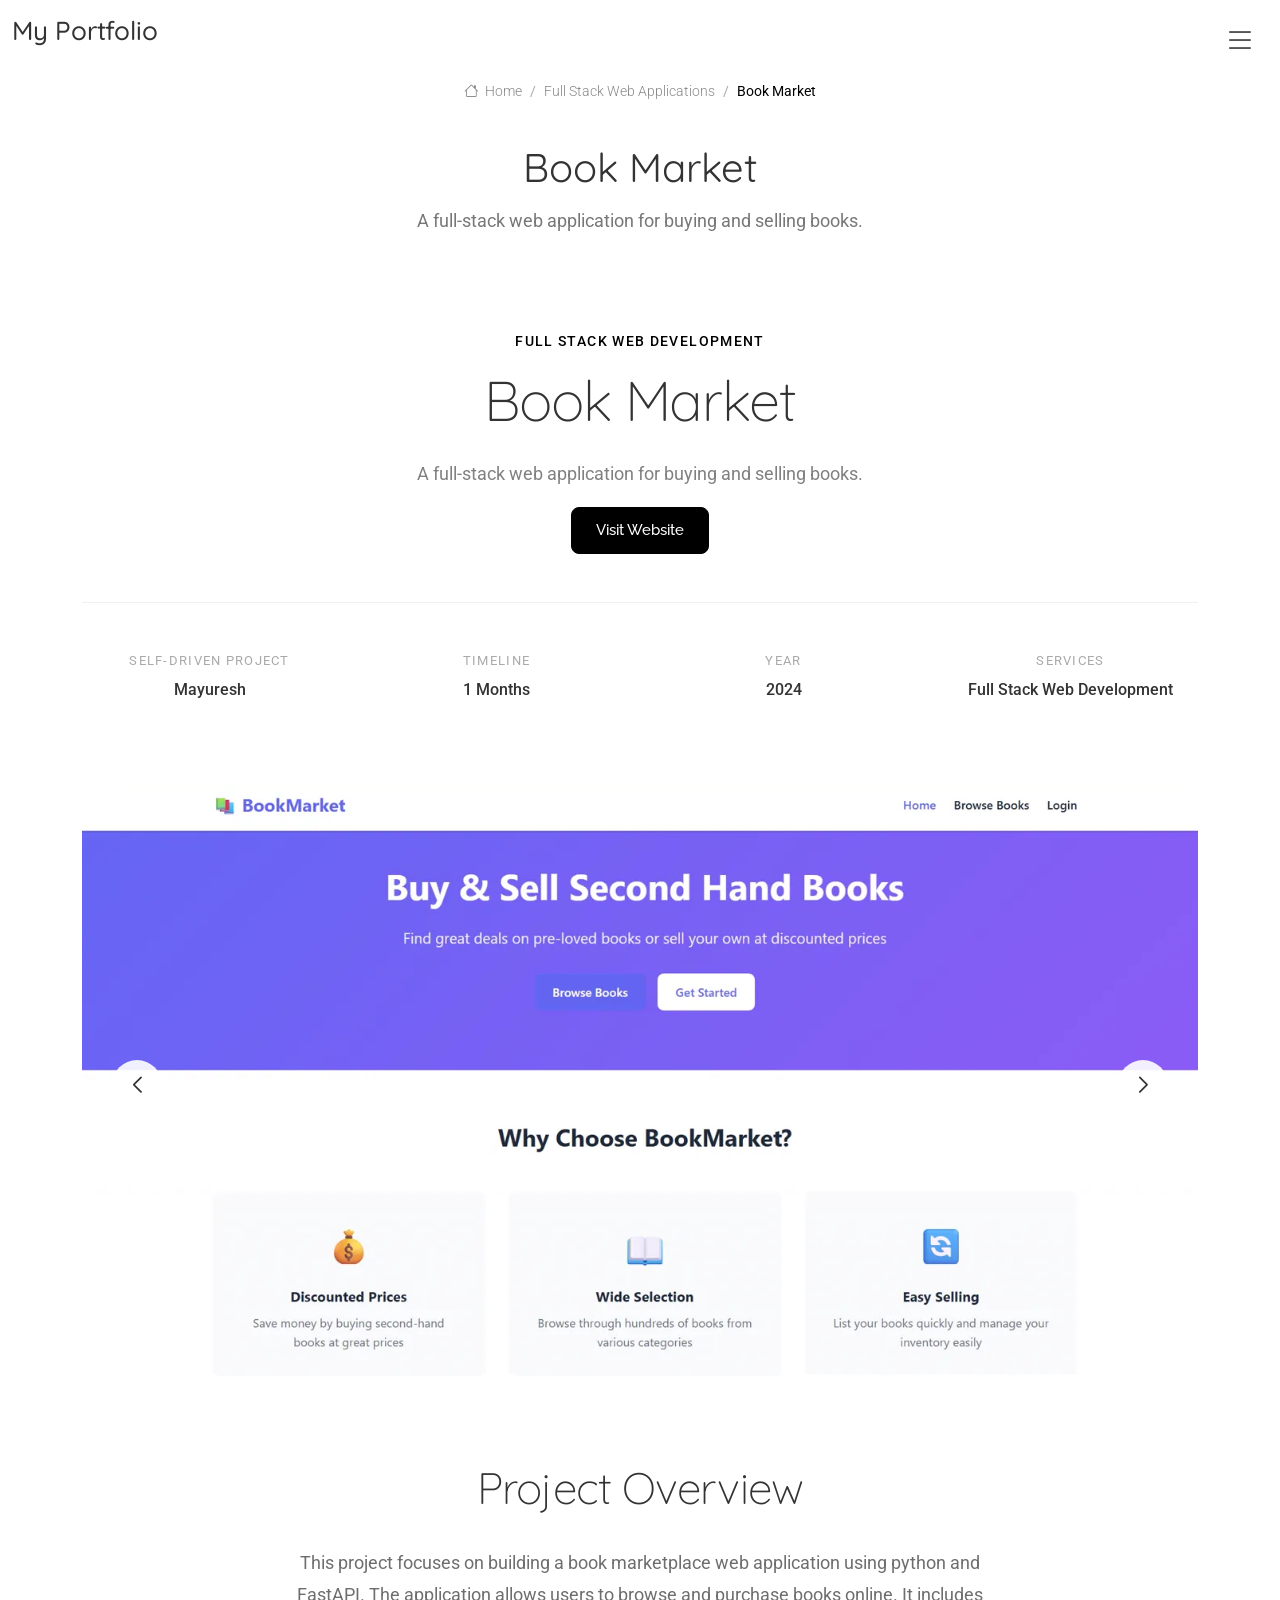
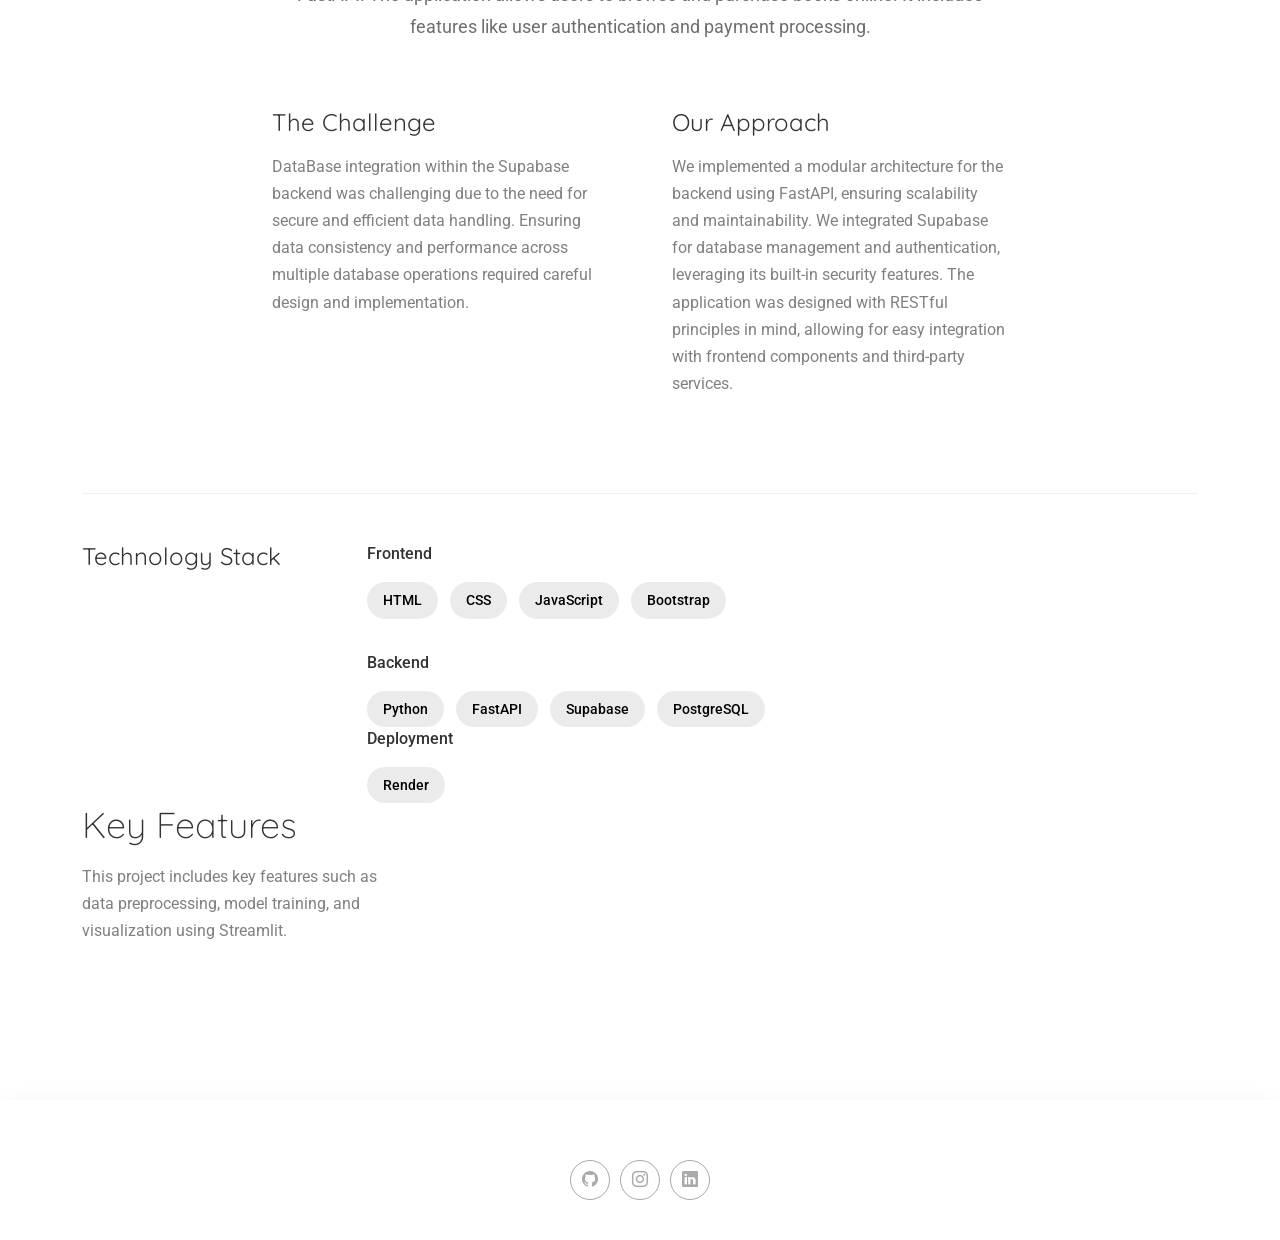
==== commit ff7b57d6: "Overhaul portfolio: content, 2 project pages, SEO, performance Content - Correct education (D. Y. Pa" ====
--- a/portfolio-bookmarket.html
+++ b/portfolio-bookmarket.html
@@ -4,9 +4,15 @@
 <head>
   <meta charset="utf-8">
   <meta content="width=device-width, initial-scale=1.0" name="viewport">
-  <title>Portfolio Details</title>
-  <meta name="description" content="">
-  <meta name="keywords" content="">
+  <title>Book Market | Full-Stack Web App by Mayuresh Thorve</title>
+  <meta name="description" content="A full-stack web application for buying and selling books, with a responsive frontend, backend API and database, deployed on Render.">
+  <link rel="canonical" href="https://mayuresh-portfolio.onrender.com/portfolio-bookmarket.html">
+  <meta property="og:type" content="article">
+  <meta property="og:title" content="Book Market">
+  <meta property="og:description" content="A full-stack web application for buying and selling books.">
+  <meta property="og:url" content="https://mayuresh-portfolio.onrender.com/portfolio-bookmarket.html">
+  <meta property="og:image" content="https://mayuresh-portfolio.onrender.com/assets/img/portfolio/bookmarket.webp">
+  <meta name="twitter:card" content="summary_large_image">
 
   <!-- Favicons -->
   <link href="assets/img/Zoro_fevicon.jpg" rel="icon">
@@ -15,7 +21,9 @@
   <!-- Fonts -->
   <link href="https://fonts.googleapis.com" rel="preconnect">
   <link href="https://fonts.gstatic.com" rel="preconnect" crossorigin>
-  <link href="https://fonts.googleapis.com/css2?family=Roboto:ital,wght@0,100;0,300;0,400;0,500;0,700;0,900;1,100;1,300;1,400;1,500;1,700;1,900&family=Raleway:ital,wght@0,100;0,200;0,300;0,400;0,500;0,600;0,700;0,800;0,900;1,100;1,200;1,300;1,400;1,500;1,600;1,700;1,800;1,900&family=Quicksand:wght@300;400;500;600;700&display=swap" rel="stylesheet">
+  <link
+    href="https://fonts.googleapis.com/css2?family=Roboto:ital,wght@0,100;0,300;0,400;0,500;0,700;0,900;1,100;1,300;1,400;1,500;1,700;1,900&family=Raleway:ital,wght@0,100;0,200;0,300;0,400;0,500;0,600;0,700;0,800;0,900;1,100;1,200;1,300;1,400;1,500;1,600;1,700;1,800;1,900&family=Quicksand:wght@300;400;500;600;700&display=swap"
+    rel="stylesheet">
 
   <!-- Vendor CSS Files -->
   <link href="assets/vendor/bootstrap/css/bootstrap.min.css" rel="stylesheet">
@@ -41,11 +49,11 @@
 
       <nav id="navmenu" class="navmenu">
         <ul>
-          <li><a href="#hero">Home</a></li>
-          <li><a href="#about">About</a></li>
-          <li><a href="#resume">Resume</a></li>
-          <li><a href="#portfolio">Portfolio</a></li>
-          <li><a href="#contact">Contact</a></li>
+          <li><a href="index.html#hero">Home</a></li>
+          <li><a href="index.html#about">About</a></li>
+          <li><a href="index.html#resume">Resume</a></li>
+          <li><a href="index.html#portfolio">Portfolio</a></li>
+          <li><a href="index.html#contact">Contact</a></li>
         </ul>
         <i class="mobile-nav-toggle d-xl-none bi bi-list"></i>
       </nav>
@@ -60,16 +68,16 @@
       <div class="breadcrumbs">
         <nav aria-label="breadcrumb">
           <ol class="breadcrumb">
-            <li class="breadcrumb-item"><a href="#"><i class="bi bi-house"></i> Home</a></li>
-            <li class="breadcrumb-item"><a href="#">Category</a></li>
-            <li class="breadcrumb-item active current">Portfolio Details</li>
+            <li class="breadcrumb-item"><a href="index.html"><i class="bi bi-house"></i> Home</a></li>
+            <li class="breadcrumb-item"><a href="index.html#portfolio">Full Stack Web Applications</a></li>
+            <li class="breadcrumb-item active current">Book Market</li>
           </ol>
         </nav>
       </div>
 
       <div class="title-wrapper">
-        <h1>Portfolio Details</h1>
-        <p>Have a look at my Portfolio...</p>
+          <h1>Book Market</h1>
+          <p>A full-stack web application for buying and selling books.</p>
       </div>
     </div><!-- End Page Title -->
 
@@ -82,8 +90,9 @@
           <div class="hero-content" data-aos="fade-up">
             <div class="project-category">Full Stack Web Development</div>
             <h1 class="project-title">Book Market</h1>
-            <p class="project-subtitle">A full-stack web application for managing, Buying and selling of books.</p>
-            <button class="visit-website-btn"><a href="https://bookmarket-mayurroro.onrender.com/" style="border-radius: 1.5%; background-color: rgb(230, 121, 49);" target="_blank" rel="noopener">Visit Website</a></button>
+            <p class="project-subtitle">A full-stack web application for buying and selling books.</p>
+            <a href="https://bookmarket-mayurroro.onrender.com/" class="visit-website-btn" target="_blank"
+              rel="noopener">Visit Website</a>
           </div>
 
           <div class="project-meta-grid" data-aos="fade-up" data-aos-delay="200">
@@ -136,23 +145,25 @@
               </script>
               <div class="swiper-wrapper">
                 <div class="swiper-slide">
-                  <img src="assets/img/portfolio/bookmarket-mayurroro.onrender.com1.jpeg" alt="Project showcase" class="img-fluid" loading="lazy">
-                </div>
-                <div class="swiper-slide">
-                  <img src="assets/img/portfolio/bookmarket-mayurroro.onrender.com2.jpeg" alt="Project showcase" class="img-fluid" loading="lazy">
-                </div>
-                <div class="swiper-slide">
-                  <img src="assets/img/portfolio/bookmarket-mayurroro.onrender.com3.jpeg" alt="Project showcase" class="img-fluid" loading="lazy">
-                </div>
-                <div class="swiper-slide">
-                  <img src="assets/img/portfolio/bookmarket-mayurroro.onrender.com4.jpeg" alt="Project showcase" class="img-fluid" loading="lazy">
-                </div>
-                <div class="swiper-slide">
-                  <img src="assets/img/portfolio/bookmarket-mayurroro.onrender.com5.jpeg" alt="Project showcase" class="img-fluid" loading="lazy">
-                </div>
-              </div>
-              </div>
-              </div>
+                  <img src="assets/img/portfolio/bookmarket-1.webp" alt="Book Market web application interface, screenshot 1 of 5"
+                    class="img-fluid" loading="lazy">
+                </div>
+                <div class="swiper-slide">
+                  <img src="assets/img/portfolio/bookmarket-2.webp" alt="Book Market web application interface, screenshot 2 of 5"
+                    class="img-fluid" loading="lazy">
+                </div>
+                <div class="swiper-slide">
+                  <img src="assets/img/portfolio/bookmarket-mayurroro.onrender.com3.jpeg" alt="Book Market web application interface, screenshot 3 of 5"
+                    class="img-fluid" loading="lazy">
+                </div>
+                <div class="swiper-slide">
+                  <img src="assets/img/portfolio/bookmarket-mayurroro.onrender.com4.jpeg" alt="Book Market web application interface, screenshot 4 of 5"
+                    class="img-fluid" loading="lazy">
+                </div>
+                <div class="swiper-slide">
+                  <img src="assets/img/portfolio/bookmarket-mayurroro.onrender.com5.jpeg" alt="Book Market web application interface, screenshot 5 of 5"
+                    class="img-fluid" loading="lazy">
+                </div>
               </div>
               <div class="swiper-button-next"></div>
               <div class="swiper-button-prev"></div>
@@ -160,54 +171,61 @@
           </div>
         </div>
 
-        <div class="content-section">
-          <div class="row">
-            <div class="col-lg-8 offset-lg-2">
-              <div class="project-overview" data-aos="fade-up">
-                <h2>Project Overview</h2>
-                <p class="overview-text">This project focuses on building a book marketplace web application using python and FastAPI. The application allows users to browse and purchase books online. It includes features like user authentication and payment processing.</p>
-
-                <div class="challenge-solution">
-                  <div class="challenge-block" data-aos="fade-up" data-aos-delay="100">
-                    <h3>The Challenge</h3>
-                    <p>DataBase integration within the Supabase backend was challenging due to the need for secure and efficient data handling. Ensuring data consistency and performance across multiple database operations required careful design and implementation.</p>
-                  </div>
-
-                  <div class="solution-block" data-aos="fade-up" data-aos-delay="200">
-                    <h3>Our Approach</h3>
-                    <p>We implemented a modular architecture for the backend using FastAPI, ensuring scalability and maintainability. We integrated Supabase for database management and authentication, leveraging its built-in security features. The application was designed with RESTful principles in mind, allowing for easy integration with frontend components and third-party services.</p>
-                  </div>
-                </div>
-              </div>
-            </div>
-          </div>
-        </div>
-
-        <div class="technology-stack" data-aos="fade-up" data-aos-delay="100">
-          <div class="row">
-            <div class="col-lg-3">
-              <h3>Technology Stack</h3>
-            </div>
-            <div class="col-lg-9">
-              <div class="tech-categories">
+      <div class="content-section">
+        <div class="row">
+          <div class="col-lg-8 offset-lg-2">
+            <div class="project-overview" data-aos="fade-up">
+              <h2>Project Overview</h2>
+              <p class="overview-text">This project focuses on building a book marketplace web application using python
+                and FastAPI. The application allows users to browse and purchase books online. It includes features like
+                user authentication and payment processing.</p>
+
+              <div class="challenge-solution">
+                <div class="challenge-block" data-aos="fade-up" data-aos-delay="100">
+                  <h3>The Challenge</h3>
+                  <p>DataBase integration within the Supabase backend was challenging due to the need for secure and
+                    efficient data handling. Ensuring data consistency and performance across multiple database
+                    operations required careful design and implementation.</p>
+                </div>
+
+                <div class="solution-block" data-aos="fade-up" data-aos-delay="200">
+                  <h3>Our Approach</h3>
+                  <p>We implemented a modular architecture for the backend using FastAPI, ensuring scalability and
+                    maintainability. We integrated Supabase for database management and authentication, leveraging its
+                    built-in security features. The application was designed with RESTful principles in mind, allowing
+                    for easy integration with frontend components and third-party services.</p>
+                </div>
+              </div>
+            </div>
+          </div>
+        </div>
+      </div>
+
+      <div class="technology-stack" data-aos="fade-up" data-aos-delay="100">
+        <div class="row">
+          <div class="col-lg-3">
+            <h3>Technology Stack</h3>
+          </div>
+          <div class="col-lg-9">
+            <div class="tech-categories">
+              <div class="tech-category" data-aos="fade-up" data-aos-delay="150">
+                <div class="category-title">Frontend</div>
+                <div class="tech-list">
+                  <span class="tech-item">HTML</span>
+                  <span class="tech-item">CSS</span>
+                  <span class="tech-item">JavaScript</span>
+                  <span class="tech-item">Bootstrap</span>
+                </div>
+              </div>
+              <div class="tech-category" data-aos="fade-up" data-aos-delay="150">
+                <div class="category-title">Backend</div>
+                <div class="tech-list">
+                  <span class="tech-item">Python</span>
+                  <span class="tech-item">FastAPI</span>
+                  <span class="tech-item">Supabase</span>
+                  <span class="tech-item">PostgreSQL</span>
+                </div>
                 <div class="tech-category" data-aos="fade-up" data-aos-delay="150">
-                  <div class="category-title">Frontend</div>
-                  <div class="tech-list">
-                    <span class="tech-item">HTML</span>
-                    <span class="tech-item">CSS</span>
-                    <span class="tech-item">JavaScript</span>
-                    <span class="tech-item">Bootstrap</span>
-                  </div>
-                </div>
-                <div class="tech-category" data-aos="fade-up" data-aos-delay="150">
-                  <div class="category-title">Backend</div>
-                  <div class="tech-list">
-                    <span class="tech-item">Python</span>
-                    <span class="tech-item">FastAPI</span>
-                    <span class="tech-item">Supabase</span>
-                    <span class="tech-item">PostgreSQL</span>
-                  </div>
-                  <div class="tech-category" data-aos="fade-up" data-aos-delay="150">
                   <div class="category-title">Deployment</div>
                   <div class="tech-list">
                     <span class="tech-item">Render</span>
@@ -223,10 +241,12 @@
             <div class="col-lg-4">
               <div class="features-intro">
                 <h3>Key Features</h3>
-                <p>This project includes key features such as data preprocessing, model training, and visualization using Streamlit.</p>
-              </div>
-            </div>
-          </div>
+                <p>This project includes key features such as data preprocessing, model training, and visualization
+                  using Streamlit.</p>
+              </div>
+            </div>
+          </div>
+        </div>
         </div>
 
       </div>
@@ -238,7 +258,7 @@
 
     <div class="container">
       <div class="social-links d-flex justify-content-center">
-        <a href="https://github.com/Mayurroro/Mayurroro"><i class="bi bi-github"></i></a>
+        <a href="https://github.com/Mayurroro"><i class="bi bi-github"></i></a>
         <a href="https://www.instagram.com/mayuresh348/"><i class="bi bi-instagram"></i></a>
         <a href="https://www.linkedin.com/in/mayuresh-thorve-762656309"><i class="bi bi-linkedin"></i></a>
       </div>
@@ -247,7 +267,8 @@
   </footer>
 
   <!-- Scroll Top -->
-  <a href="#" id="scroll-top" class="scroll-top d-flex align-items-center justify-content-center"><i class="bi bi-arrow-up-short"></i></a>
+  <a href="#" id="scroll-top" class="scroll-top d-flex align-items-center justify-content-center"><i
+      class="bi bi-arrow-up-short"></i></a>
 
   <!-- Preloader -->
   <div id="preloader">
@@ -259,9 +280,7 @@
 
   <!-- Vendor JS Files -->
   <script src="assets/vendor/bootstrap/js/bootstrap.bundle.min.js"></script>
-  <script src="assets/vendor/php-email-form/validate.js"></script>
   <script src="assets/vendor/aos/aos.js"></script>
-  <script src="assets/vendor/typed.js/typed.umd.js"></script>
   <script src="assets/vendor/waypoints/noframework.waypoints.js"></script>
   <script src="assets/vendor/imagesloaded/imagesloaded.pkgd.min.js"></script>
   <script src="assets/vendor/isotope-layout/isotope.pkgd.min.js"></script>
@@ -270,6 +289,15 @@
 
   <!-- Main JS File -->
   <script src="assets/js/main.js"></script>
+  <!-- Google tag (gtag.js) -->
+  <script async src="https://www.googletagmanager.com/gtag/js?id=G-5RP12611H8"></script>
+  <script>
+    window.dataLayer = window.dataLayer || [];
+    function gtag() { dataLayer.push(arguments); }
+    gtag('js', new Date());
+
+    gtag('config', 'G-5RP12611H8');
+  </script>
 
 </body>
 
--- a/assets/css/main.css
+++ b/assets/css/main.css
@@ -3463,4 +3463,60 @@
 --------------------------------------------------------------*/
 .starter-section {
   /* Add your styles here */
+}
+
+/*--------------------------------------------------------------
+# Project detail page - primary CTA
+--------------------------------------------------------------*/
+.portfolio-details .visit-website-btn {
+  display: inline-block;
+  margin-top: 18px;
+  padding: 11px 24px;
+  border-radius: 8px;
+  background-color: var(--accent-color);
+  color: var(--contrast-color);
+  font-family: var(--nav-font);
+  font-size: 15px;
+  font-weight: 500;
+  border: 1px solid var(--accent-color);
+  transition: all 0.3s ease-in-out;
+}
+
+.portfolio-details .visit-website-btn:hover,
+.portfolio-details .visit-website-btn:focus {
+  background-color: transparent;
+  color: var(--accent-color);
+  outline: none;
+}
+
+.portfolio-details .visit-website-btn:active {
+  transform: translateY(1px);
+}
+
+/* Nested anchor: old markup wrapped an <a> inside a <button class="visit-website-btn">.
+   Neutralise the double styling so both markups look identical. */
+.portfolio-details button.visit-website-btn {
+  background: none;
+  border: 0;
+  padding: 0;
+  margin: 0;
+}
+
+.portfolio-details button.visit-website-btn a {
+  display: inline-block;
+  padding: 11px 24px;
+  border-radius: 8px;
+  background-color: var(--accent-color);
+  color: var(--contrast-color);
+  font-family: var(--nav-font);
+  font-size: 15px;
+  font-weight: 500;
+  transition: all 0.3s ease-in-out;
+}
+
+.portfolio-details button.visit-website-btn a:hover,
+.portfolio-details button.visit-website-btn a:focus {
+  background-color: transparent;
+  color: var(--accent-color);
+  outline: none;
 }
